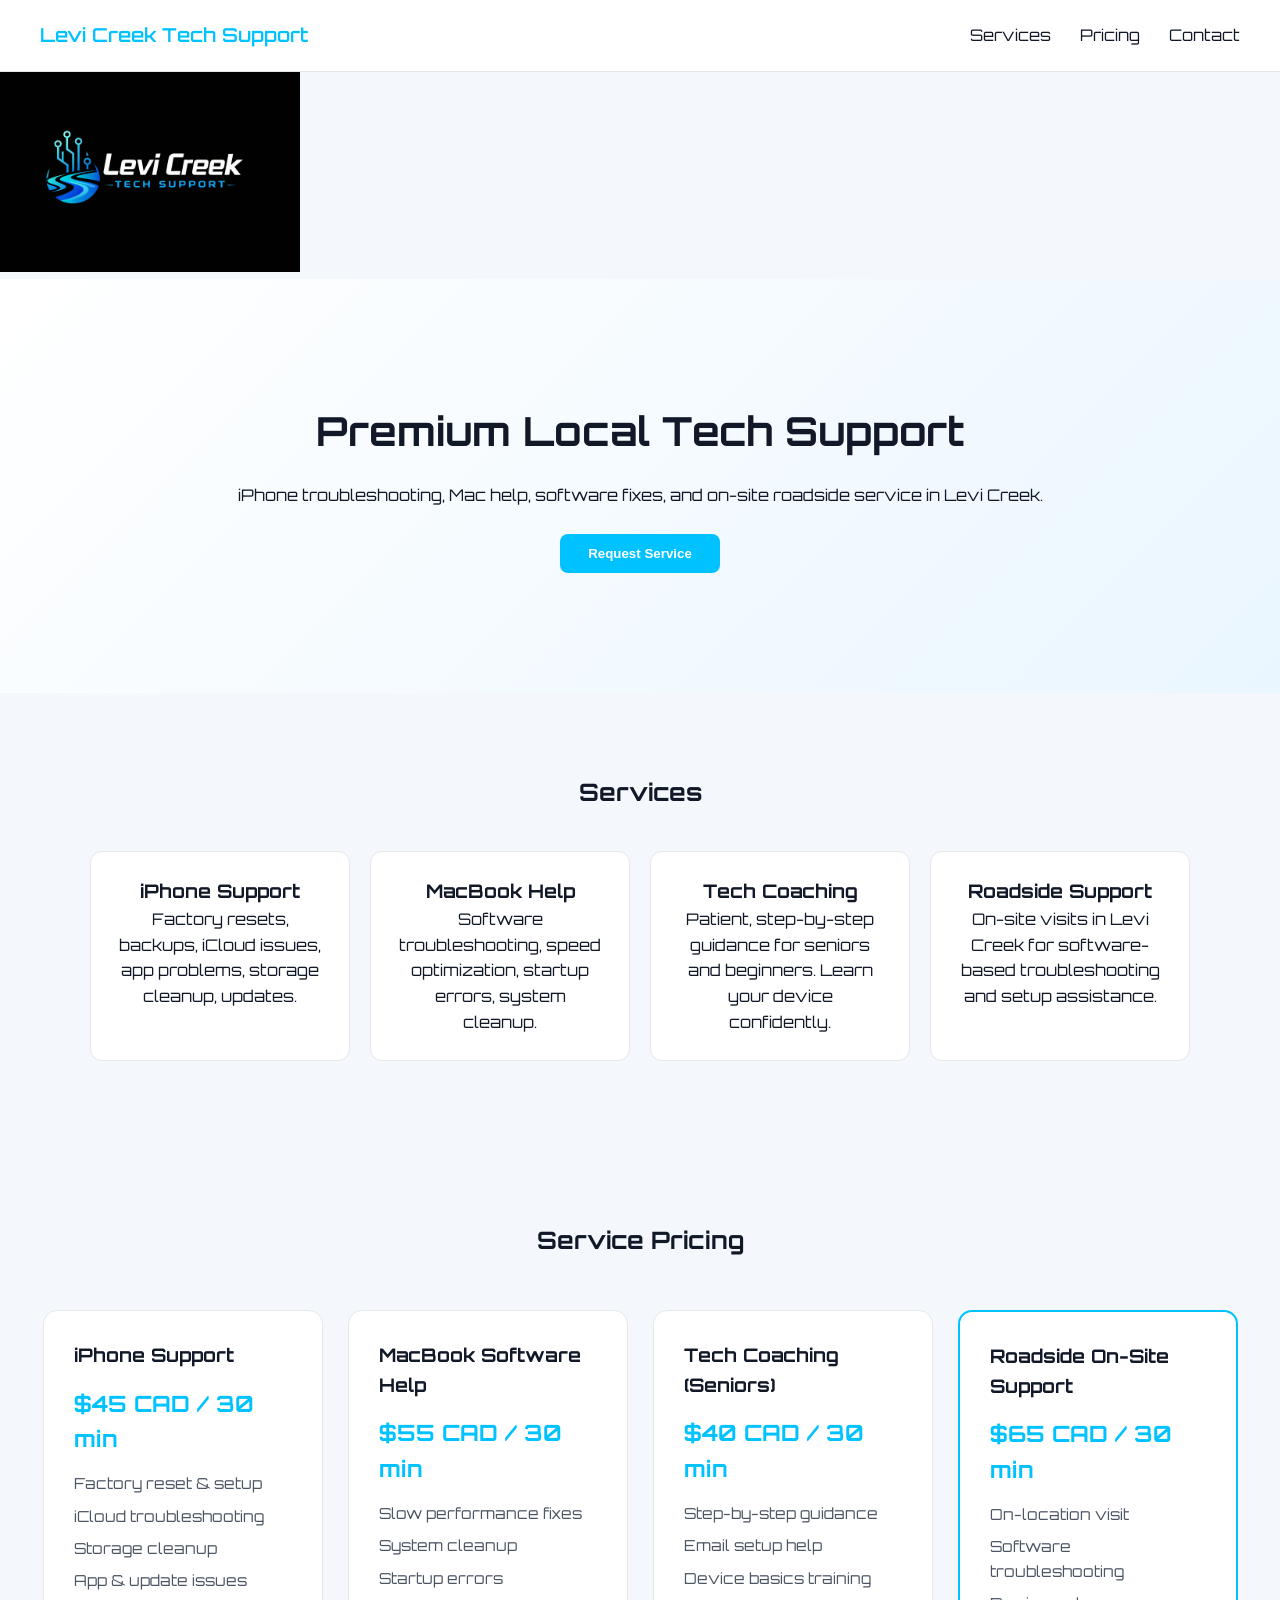
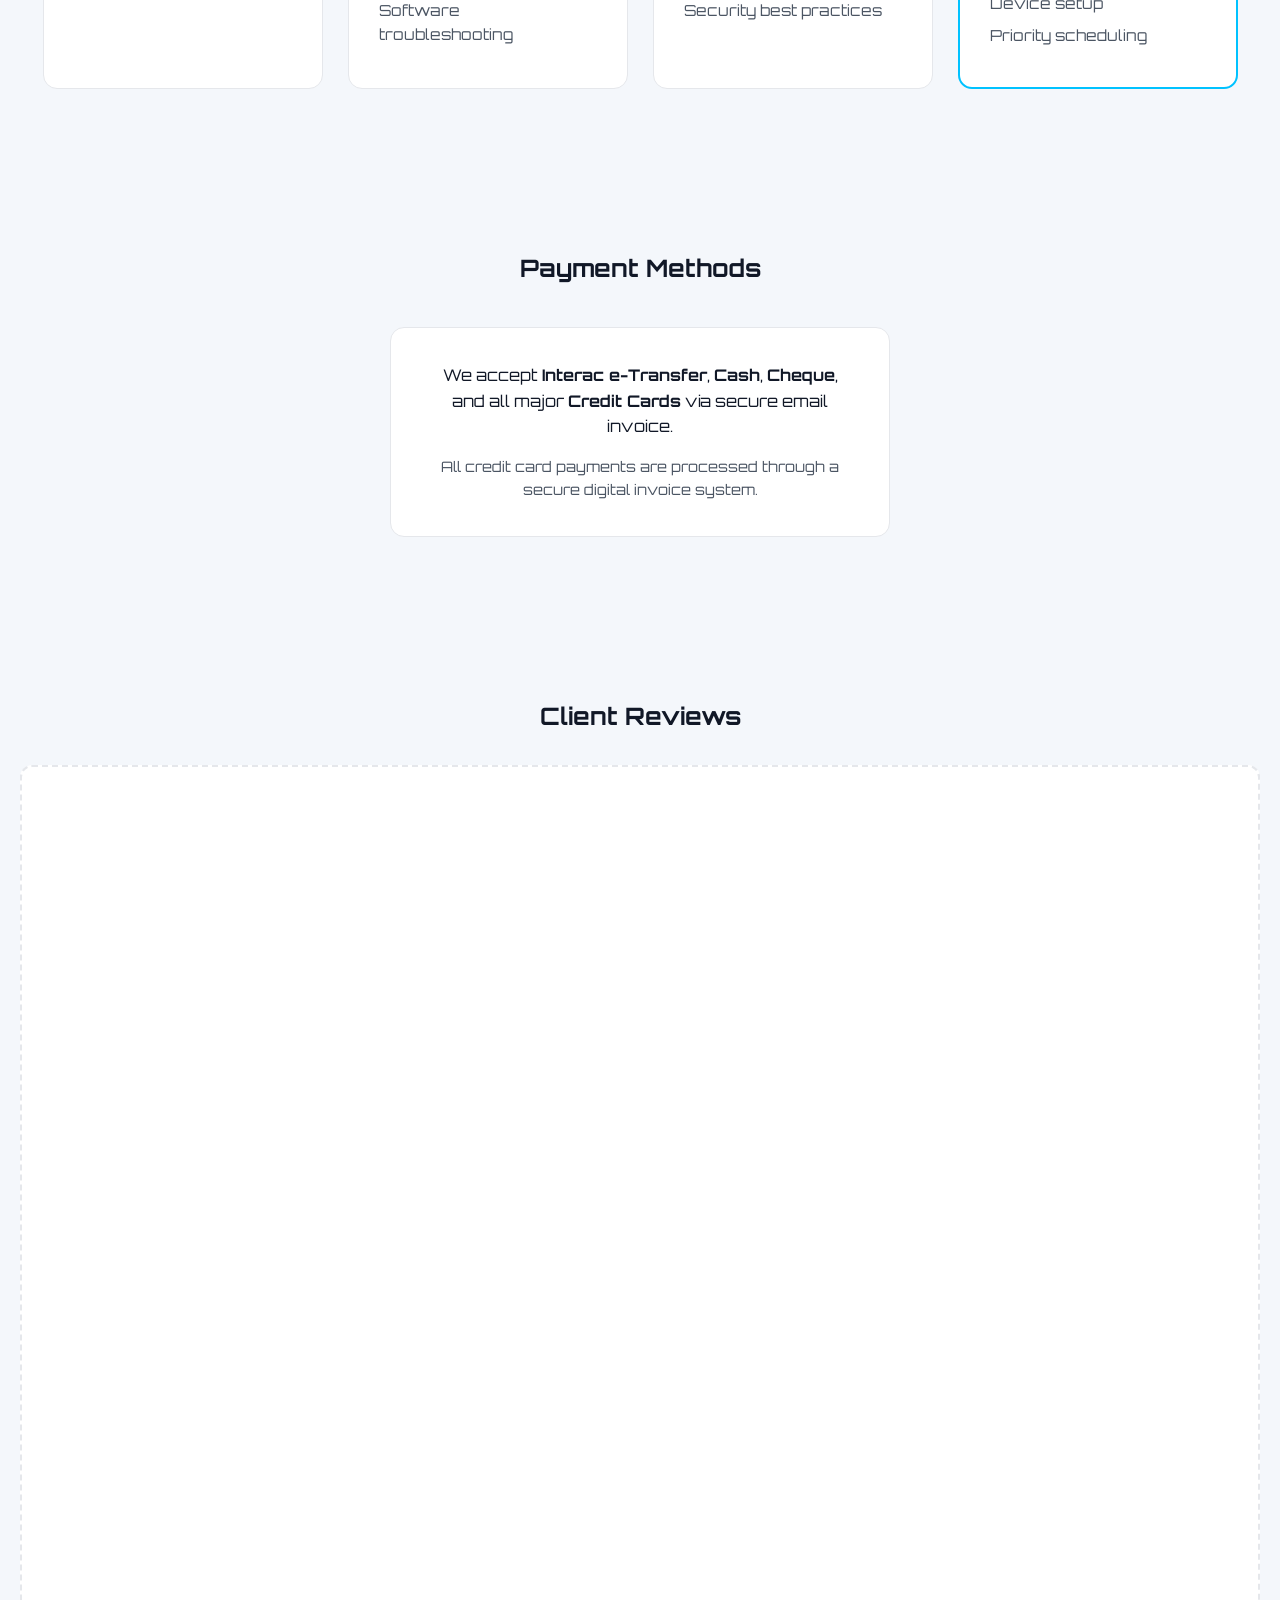
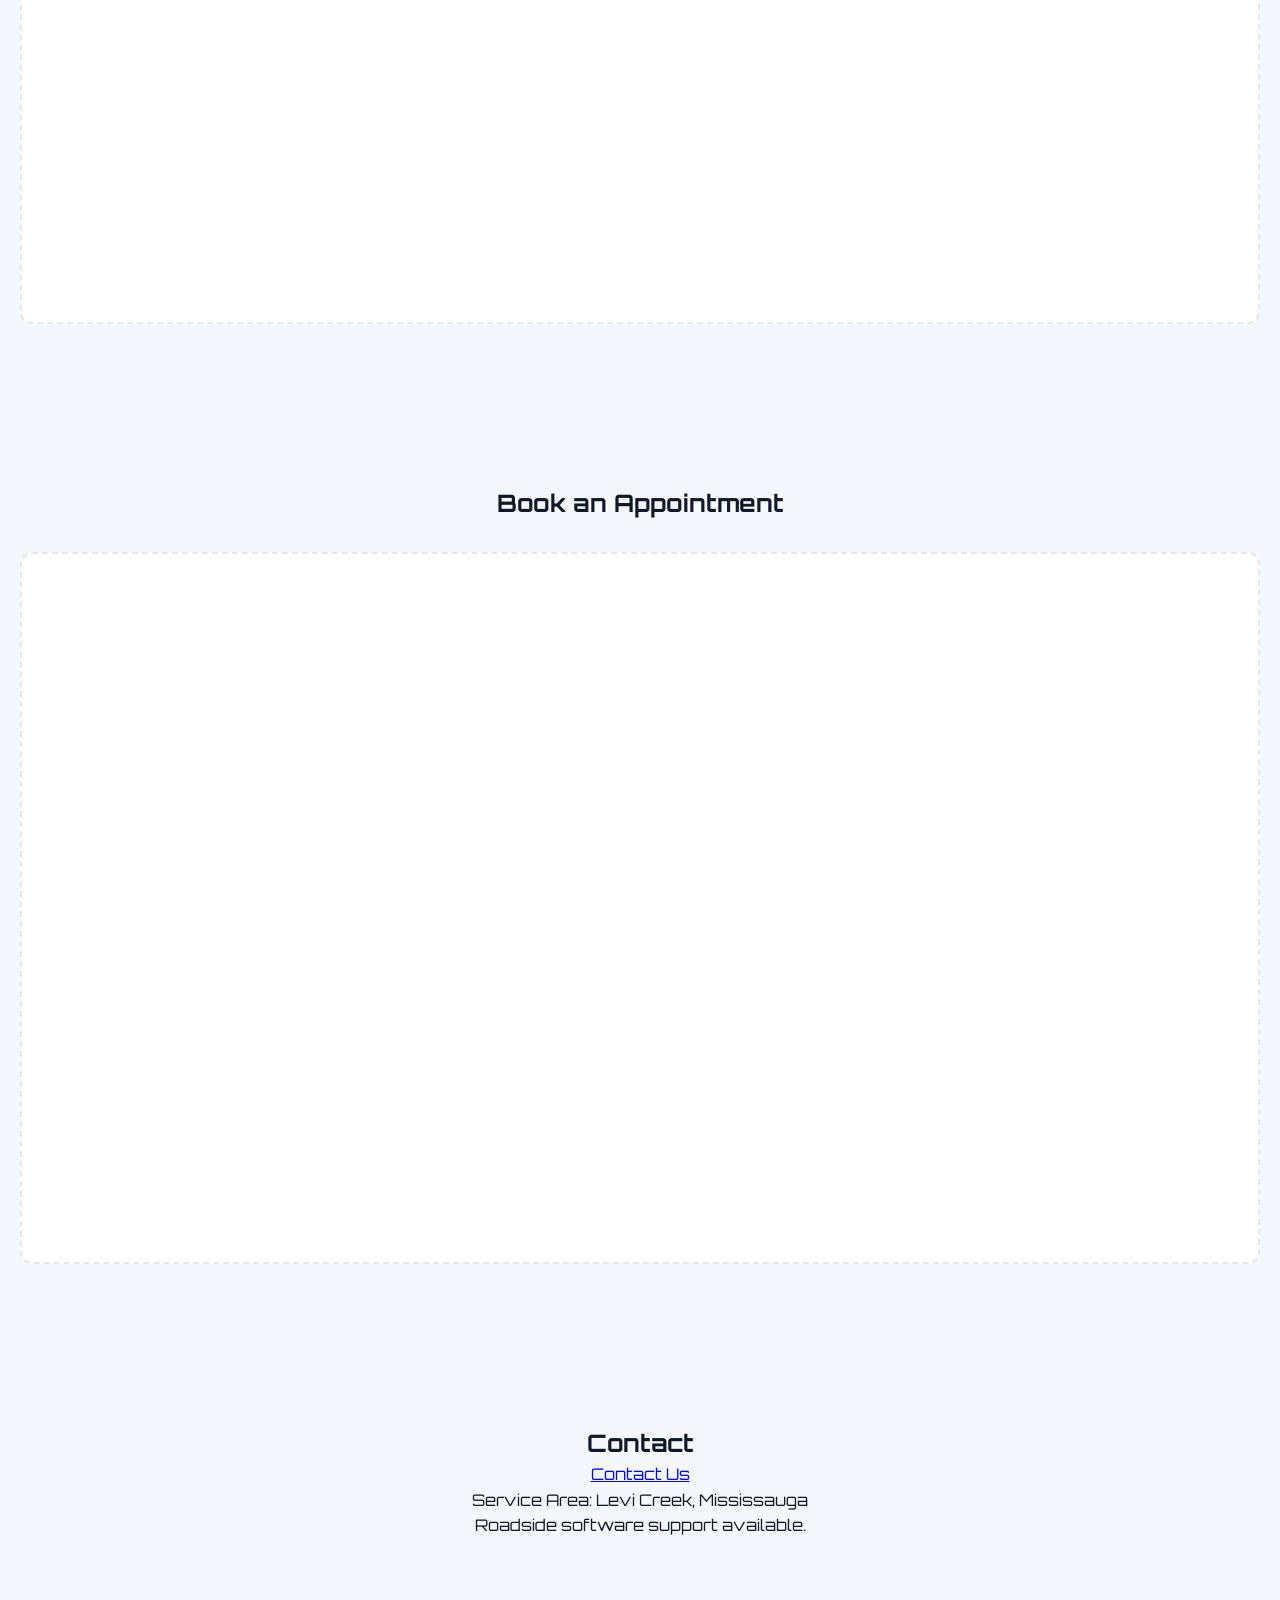
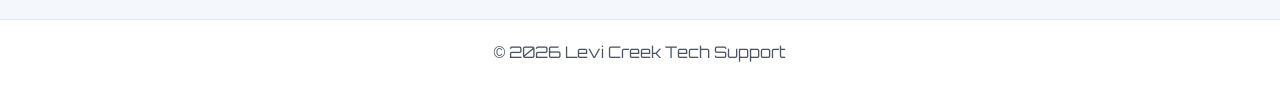
==== index.html @ b842ac43 "Add width attribute to logo image Signed-off-by: Vihaan-H <vihaan.hindocha@gmail.com>" ====
<!DOCTYPE html>
<html lang="en">
<head>
    <meta name="trustpilot-one-time-domain-verification-id" content="c6ac904f-b82b-4f7d-b887-e9328ddf16ce"/>
    <!-- Basic page setup -->
    <meta charset="UTF-8">
    <meta name="viewport" content="width=device-width, initial-scale=1.0">

    <!-- Page title shown in browser tab -->
    <title>Levi Creek Tech Support</title>

    <!-- Linkst -->
    <link rel="stylesheet" href="styles.css">
    <link rel="icon" type="image/png" sizes="32x32" href="Tech-Support.png">
    <!-- Google font for modern tech feel (optional, remove if unwanted) -->
    <link href="https://fonts.googleapis.com/css2?family=Orbitron:wght@400;600&display=swap" rel="stylesheet">
</head>
<body>

    <!-- ================= NAVIGATION BAR ================= -->
    <nav class="navbar">
        <div class="logo">Levi Creek Tech Support</div>

        <!-- Navigation links scroll to sections -->
        <div class="nav-links">
            <a href="#services">Services</a>
            <a href="#pricing">Pricing</a>
            <a href="#contact">Contact</a>
        </div>
    </nav>
<img src="Logo2LeviTech.png" width="300" alt="Logo">


    <!-- ================= HERO SECTION ================= -->
    <section class="hero">
        <h1>Premium Local Tech Support</h1>
        <p>iPhone troubleshooting, Mac help, software fixes, and on-site roadside service in Levi Creek.</p>

        <!-- Smooth scroll button -->
        <button onclick="scrollToSection('contact')">Request Service</button>
    </section>

    <!-- ================= SERVICES ================= -->
    <section id="services" class="section hidden">
        <h2>Services</h2>

        <div class="card-grid">

            <!-- Card 1 -->
            <div class="card">
                <h3>iPhone Support</h3>
                <p>Factory resets, backups, iCloud issues, app problems, storage cleanup, updates.</p>
            </div>

            <!-- Card 2 -->
            <div class="card">
                <h3>MacBook Help</h3>
                <p>Software troubleshooting, speed optimization, startup errors, system cleanup.</p>
            </div>

            <!-- Card 3 -->
            <div class="card">
                <h3>Tech Coaching</h3>
                <p>Patient, step-by-step guidance for seniors and beginners. Learn your device confidently.</p>
            </div>

            <!-- Card 4 -->
            <div class="card">
                <h3>Roadside Support</h3>
                <p>On-site visits in Levi Creek for software-based troubleshooting and setup assistance.</p>
            </div>

        </div>
    </section>

    <!-- ================= PRICING ================= -->
<section id="pricing" class="section hidden">
    <h2>Service Pricing</h2>

    <!-- Grid layout for pricing cards -->
    <div class="pricing-grid">

        <!-- iPhone Support -->
        <div class="pricing-card">
            <h3>iPhone Support</h3>
            <p class="price">$45 CAD / 30 min</p>
            <ul>
                <li>Factory reset & setup</li>
                <li>iCloud troubleshooting</li>
                <li>Storage cleanup</li>
                <li>App & update issues</li>
            </ul>
        </div>

        <!-- MacBook Help -->
        <div class="pricing-card">
            <h3>MacBook Software Help</h3>
            <p class="price">$55 CAD / 30 min</p>
            <ul>
                <li>Slow performance fixes</li>
                <li>System cleanup</li>
                <li>Startup errors</li>
                <li>Software troubleshooting</li>
            </ul>
        </div>

        <!-- Tech Coaching -->
        <div class="pricing-card">
            <h3>Tech Coaching (Seniors)</h3>
            <p class="price">$40 CAD / 30 min</p>
            <ul>
                <li>Step-by-step guidance</li>
                <li>Email setup help</li>
                <li>Device basics training</li>
                <li>Security best practices</li>
            </ul>
        </div>

        <!-- Roadside Support -->
        <div class="pricing-card premium">
            <h3>Roadside On-Site Support</h3>
            <p class="price">$65 CAD / 30 min</p>
            <ul>
                <li>On-location visit</li>
                <li>Software troubleshooting</li>
                <li>Device setup</li>
                <li>Priority scheduling</li>
            </ul>
        </div>

    </div>
</section>
<!-- ================= PAYMENT METHODS ================= -->
<section id="payments" class="section hidden">
    <h2>Payment Methods</h2>

    <div class="payment-container">

        <!-- Payment description box -->
        <div class="payment-card">
            <p>
                We accept <strong>Interac e-Transfer</strong>, <strong>Cash</strong>, 
                <strong>Cheque</strong>, and all major <strong>Credit Cards</strong> 
                via secure email invoice.
            </p>

            <p class="payment-note">
                All credit card payments are processed through a secure digital invoice system.
            </p>
        </div>

    </div>
</section>
    <!-- ================= REVIEWS EMBED ================= -->
    <section class="section hidden">
        <h2>Client Reviews</h2>

        <!-- You will paste Google reviews embed code inside this div -->
        <div class="embed-box">
          
    <iframe
      id="JotFormIFrame-260604067297056"
      title="Leave a Review"
      onload="window.parent.scrollTo(0,0)"
      allowtransparency="true"
      allow="geolocation; microphone; camera; fullscreen; payment"
      src="https://form.jotform.com/260604067297056"
      frameborder="0"
      style="min-width:100%;max-width:100%;height:539px;border:none;"
      scrolling="no"
    >
    </iframe>
   <iframe src="https://www.jotform.com/grid/260605015427045" frameborder="0" style="width: 100%; height: 100%; min-height: 500px; border:none;" scrolling="auto"></iframe>
        </div>
    </section>

    <!-- ================= BOOKING EMBED ================= -->
    <section class="section hidden">
        <h2>Book an Appointment</h2>

        <!-- You will paste Google Calendar embed here -->
        <div class="embed-box">
             <!-- Google Calendar Appointment Scheduling begin -->
<iframe src="https://calendar.google.com/calendar/appointments/schedules/AcZssZ1w_j6-4xuHHauCHjw203vI3ydQvta_qPvAjvc7Y9XWjYGleF_ZH1LofLEamVK8TXJeYzHCqUe_?gv=true" style="border: 0" width="100%" height="600" frameborder="0"></iframe>
<!-- end Google Calendar Appointment Scheduling -->
        </div>
    </section>

    <!-- ================= CONTACT ================= -->
    <section id="contact" class="section hidden">
        <h2>Contact</h2>

<!-- Replace with your real email -->
<a href="mailto:vihaan.hindocha@gmail.com">Contact Us</a><br>
<p>Service Area: Levi Creek, Mississauga</p>




        <p>Roadside software support available.</p>
    </section>

    <!-- ================= FOOTER ================= -->
    <footer>
        <p>© 2026 Levi Creek Tech Support</p>
    </footer>

    <!-- Link JavaScript file -->
    <script src="script.js"></script>

</body>
</html>
---- styles.css ----
:root {
    color-scheme: light;
    --accent: #00c2ff;
    --accent-hover: #009ad6;
    --bg-main: #f4f7fb;
    --bg-card: #ffffff;
    --text-dark: #111827;
    --text-soft: #4b5563;
    --border-soft: #e5e7eb;
}

/* ================= GLOBAL RESET ================= */
* {
    margin: 0;
    padding: 0;
    box-sizing: border-box;
}

/* ================= BODY ================= */
body {
    font-family: 'Orbitron', sans-serif;
    line-height: 1.6;
    background-color: var(--bg-main);
    color: var(--text-dark);
}

/* ================= NAVBAR ================= */
.navbar {
    display: flex;
    justify-content: space-between;
    align-items: center;
    padding: 20px 40px;
    background-color: #ffffff;
    border-bottom: 1px solid var(--border-soft);
    position: sticky;
    top: 0;
    z-index: 1000;
}

.logo {
    font-weight: 600;
    font-size: 1.2rem;
    color: var(--accent);
}

.nav-links a {
    margin-left: 25px;
    text-decoration: none;
    color: var(--text-dark);
    transition: 0.3s ease;
}

.nav-links a:hover {
    color: var(--accent);
}

/* ================= HERO ================= */
.hero {
    text-align: center;
    padding: 120px 20px;
    background: linear-gradient(135deg, #ffffff, #eaf6ff);
}

.hero h1 {
    font-size: 2.5rem;
    margin-bottom: 20px;
}

.hero button {
    margin-top: 25px;
    padding: 12px 28px;
    background-color: var(--accent);
    border: none;
    color: white;
    font-weight: bold;
    border-radius: 8px;
    cursor: pointer;
    transition: 0.3s ease;
}

.hero button:hover {
    background-color: var(--accent-hover);
    transform: scale(1.05);
}

/* ================= SECTIONS ================= */
.section {
    padding: 80px 20px;
    text-align: center;
}

/* ================= SERVICE CARDS ================= */
.card-grid {
    display: flex;
    flex-wrap: wrap;
    justify-content: center;
    gap: 20px;
    margin-top: 40px;
}

.card {
    background-color: var(--bg-card);
    padding: 25px;
    width: 260px;
    border-radius: 12px;
    border: 1px solid var(--border-soft);
    transition: 0.3s ease;
}

.card:hover {
    transform: translateY(-8px);
    box-shadow: 0 10px 25px rgba(0,0,0,0.05);
}

/* ================= PRICING GRID ================= */
.pricing-grid {
    display: flex;
    flex-wrap: wrap;
    justify-content: center;
    gap: 25px;
    margin-top: 50px;
}

.pricing-card {
    background-color: var(--bg-card);
    padding: 30px;
    width: 280px;
    border-radius: 14px;
    border: 1px solid var(--border-soft);
    transition: 0.3s ease;
    text-align: left;
}

.pricing-card:hover {
    transform: translateY(-10px);
    box-shadow: 0 10px 30px rgba(0,0,0,0.06);
}

.price {
    font-size: 1.4rem;
    color: var(--accent);
    margin: 15px 0;
    font-weight: bold;
}

.pricing-card ul {
    list-style: none;
    padding-left: 0;
}

.pricing-card li {
    margin-bottom: 8px;
    font-size: 0.95rem;
    color: var(--text-soft);
}

.premium {
    border: 2px solid var(--accent);
}

.pricing-note {
    margin-top: 40px;
    font-size: 0.9rem;
    color: var(--text-soft);
}

/* ================= PAYMENT SECTION ================= */
.payment-container {
    display: flex;
    justify-content: center;
    margin-top: 40px;
}

.payment-card {
    background-color: var(--bg-card);
    padding: 35px;
    width: 500px;
    max-width: 90%;
    border-radius: 14px;
    border: 1px solid var(--border-soft);
    text-align: center;
    transition: 0.3s ease;
}

.payment-card:hover {
    transform: translateY(-6px);
    box-shadow: 0 10px 25px rgba(0,0,0,0.05);
}

.payment-note {
    margin-top: 15px;
    font-size: 0.9rem;
    color: var(--text-soft);
}

/* ================= EMBED BOX ================= */
.embed-box {
    margin-top: 30px;
    padding: 50px;
    border: 2px dashed var(--border-soft);
    border-radius: 12px;
    background-color: #ffffff;
}

/* ================= FOOTER ================= */
footer {
    padding: 20px;
    background-color: #ffffff;
    border-top: 1px solid var(--border-soft);
    text-align: center;
    color: var(--text-soft);
}

/* ================= ANIMATIONS ================= */
.hidden {
    opacity: 0;
    transform: translateY(40px);
    transition: 1s ease;
}

.show {
    opacity: 1;
    transform: translateY(0);
}
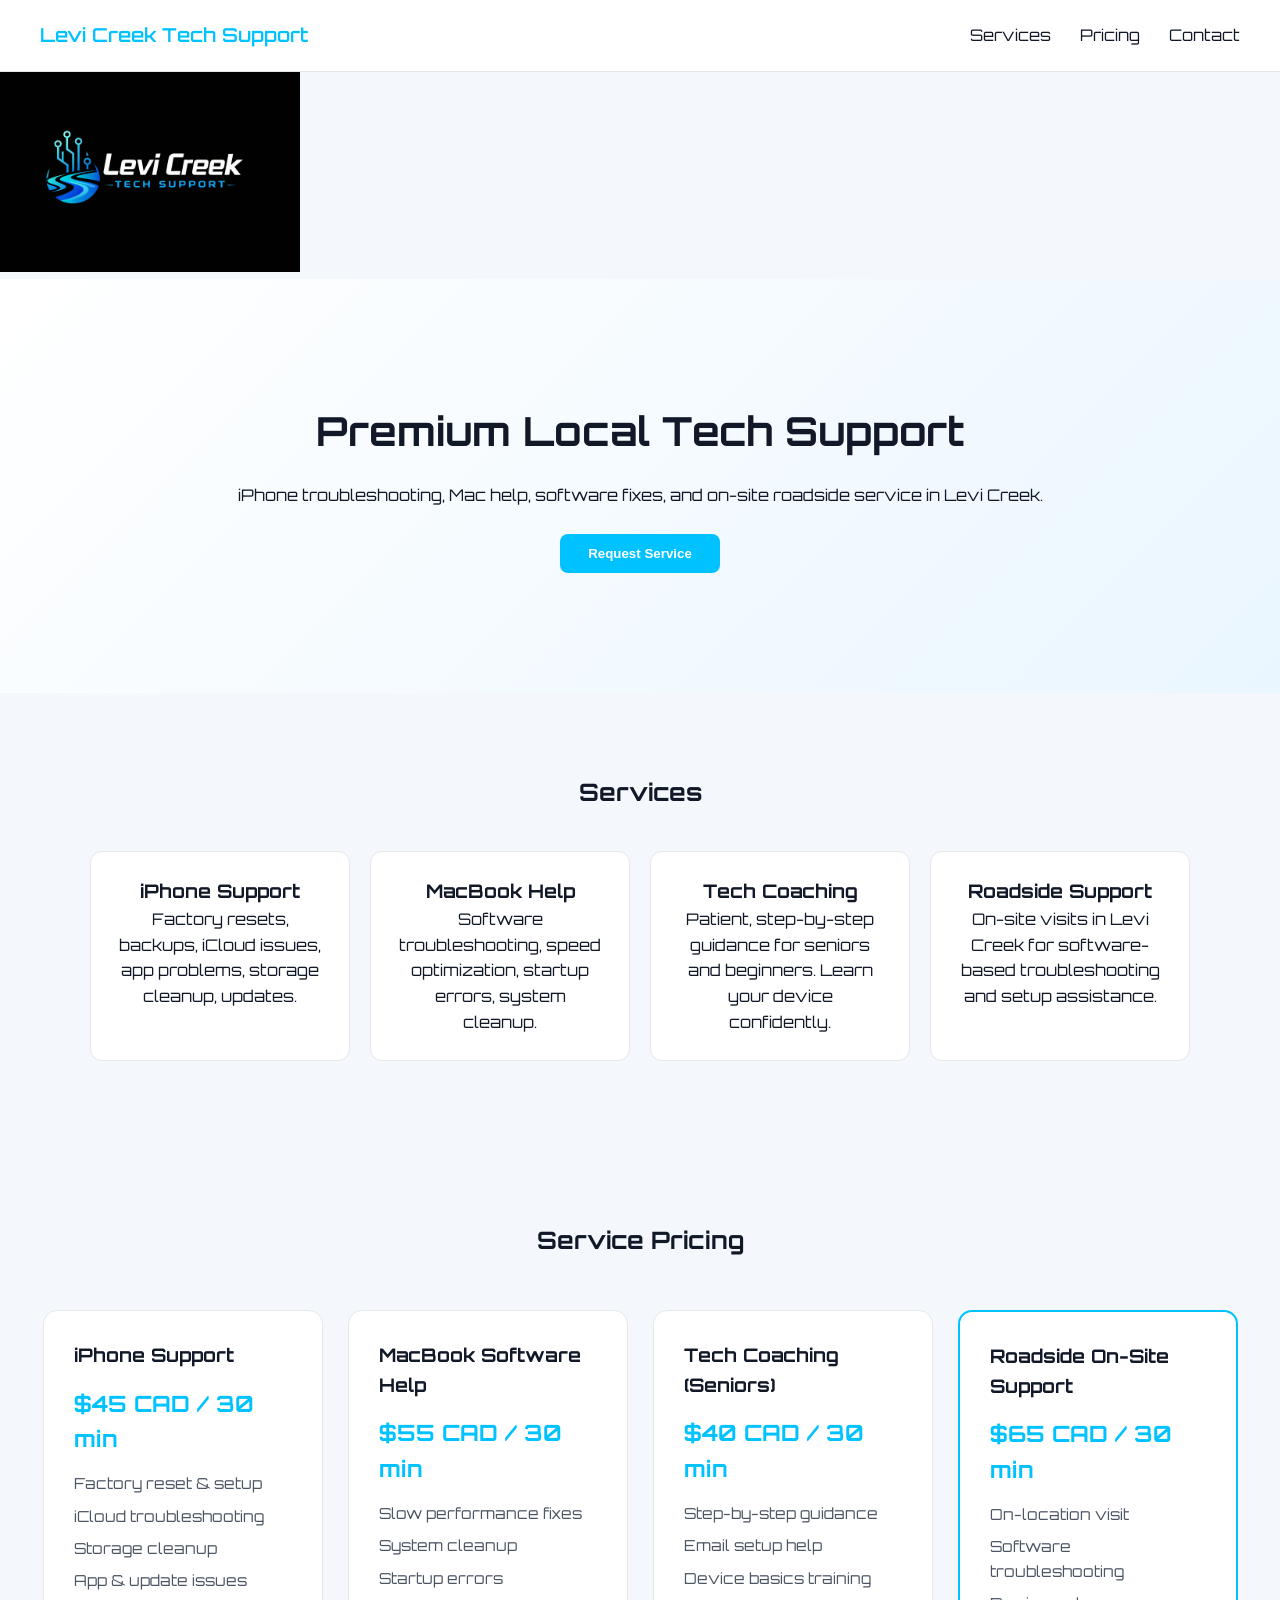
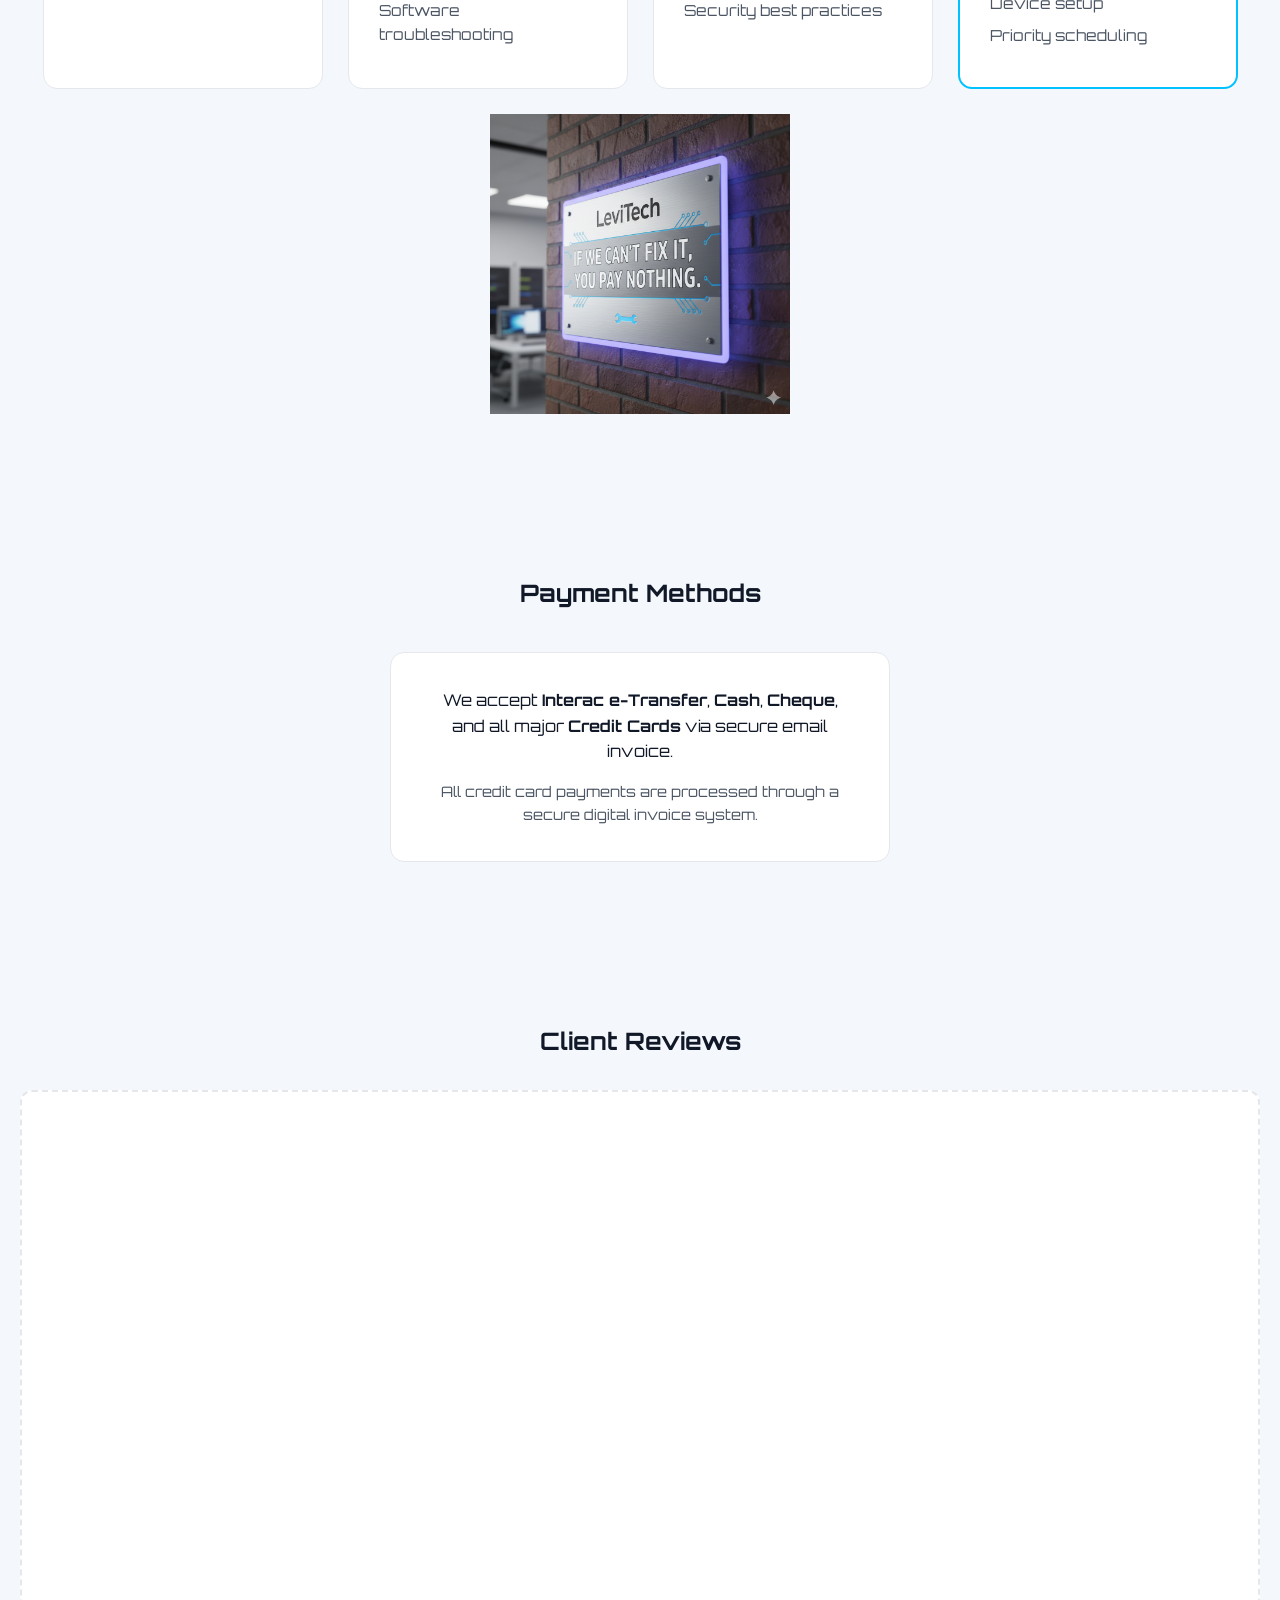
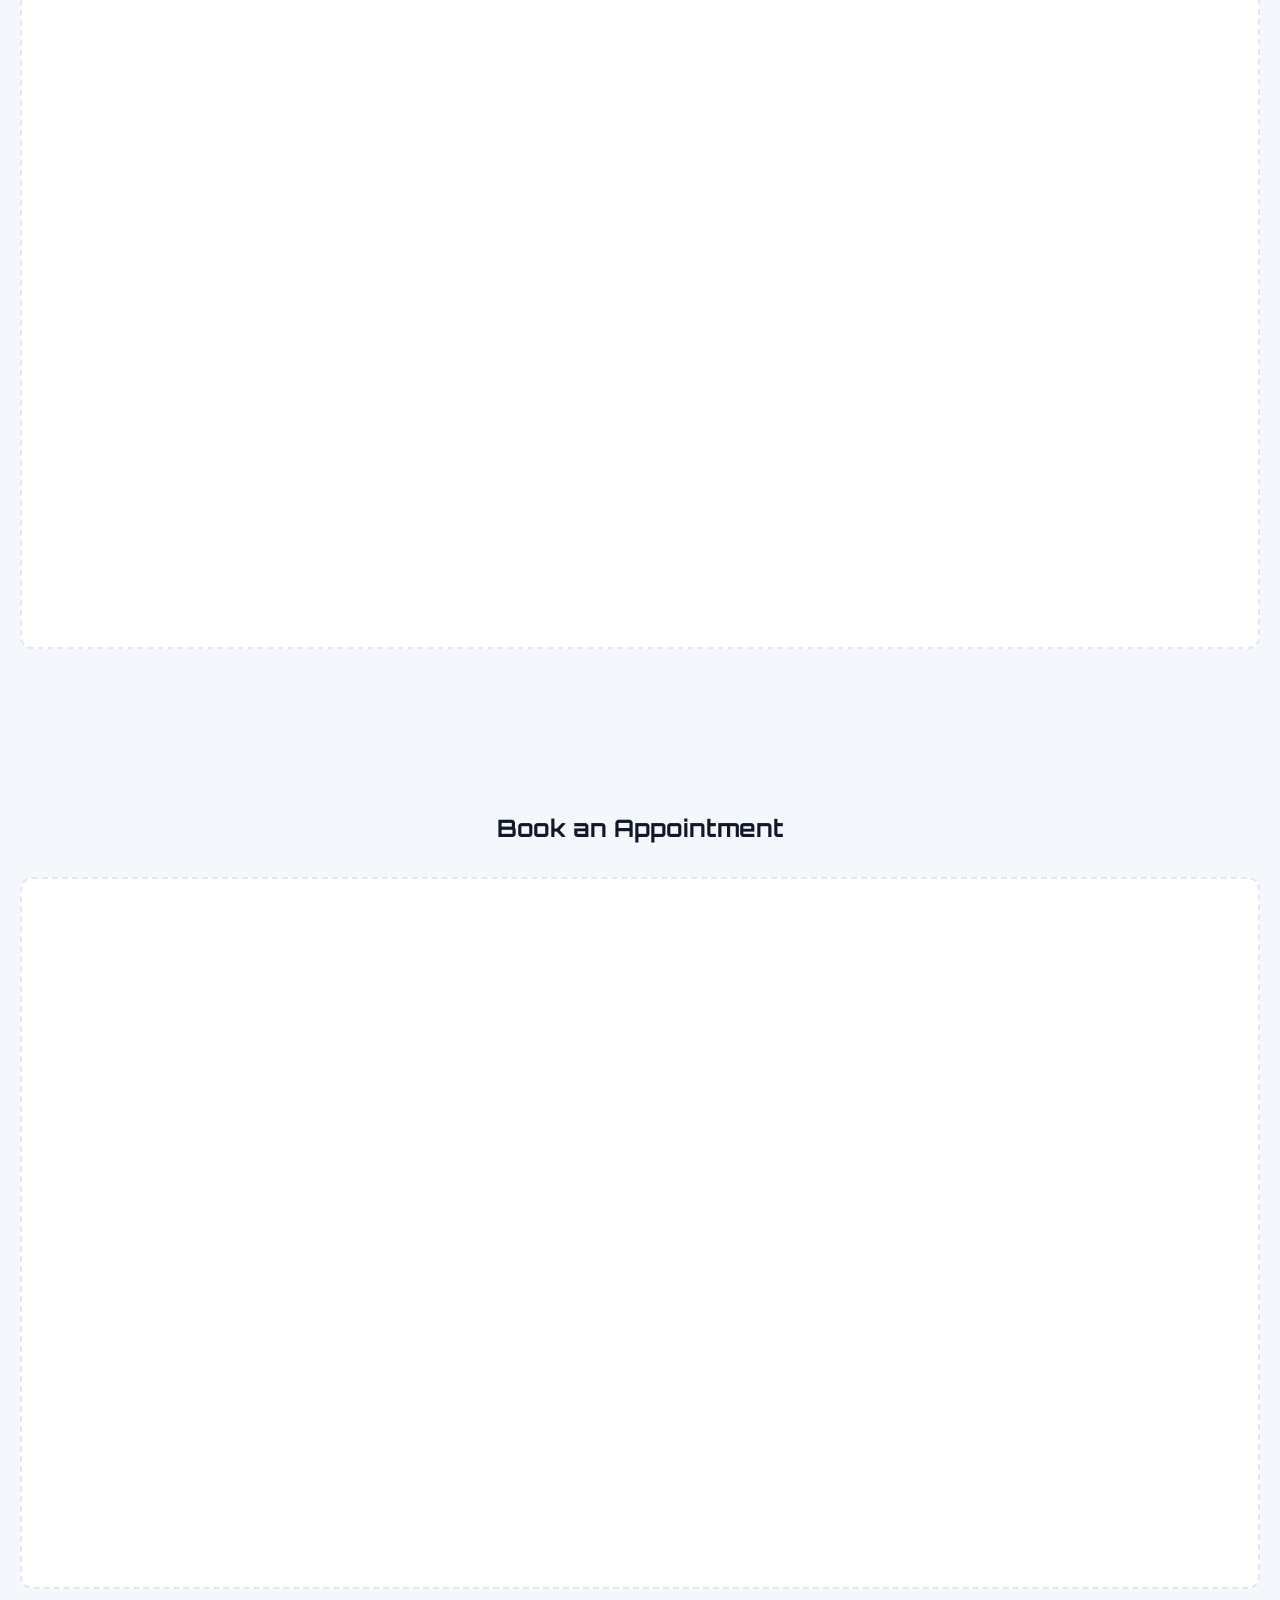
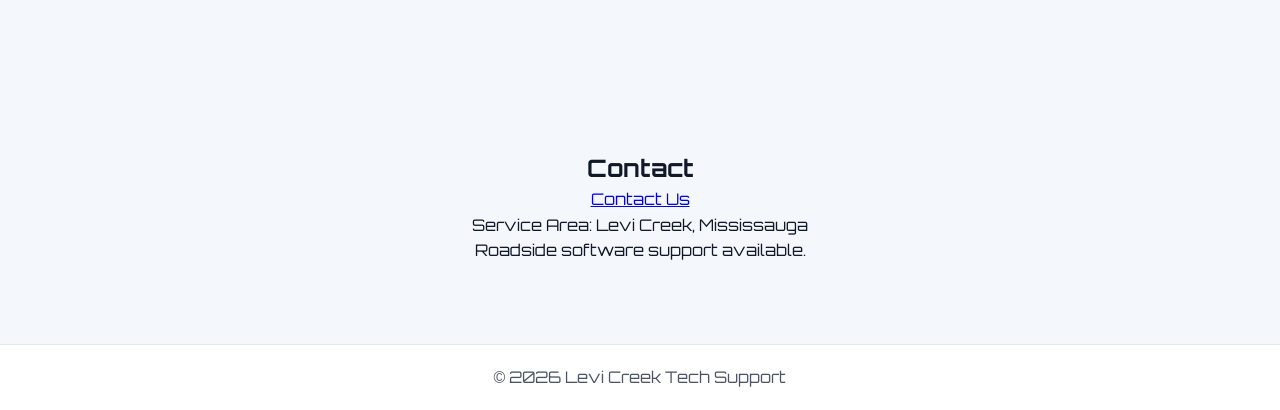
==== commit fd02b2ee: "Add logo image to the index.html Signed-off-by: Vihaan-H <vihaan.hindocha@gmail.com>" ====
--- a/index.html
+++ b/index.html
@@ -127,7 +127,7 @@
                 <li>Priority scheduling</li>
             </ul>
         </div>
-
+<img src="business.png" width="300" alt="Logo">
     </div>
 </section>
 <!-- ================= PAYMENT METHODS ================= -->
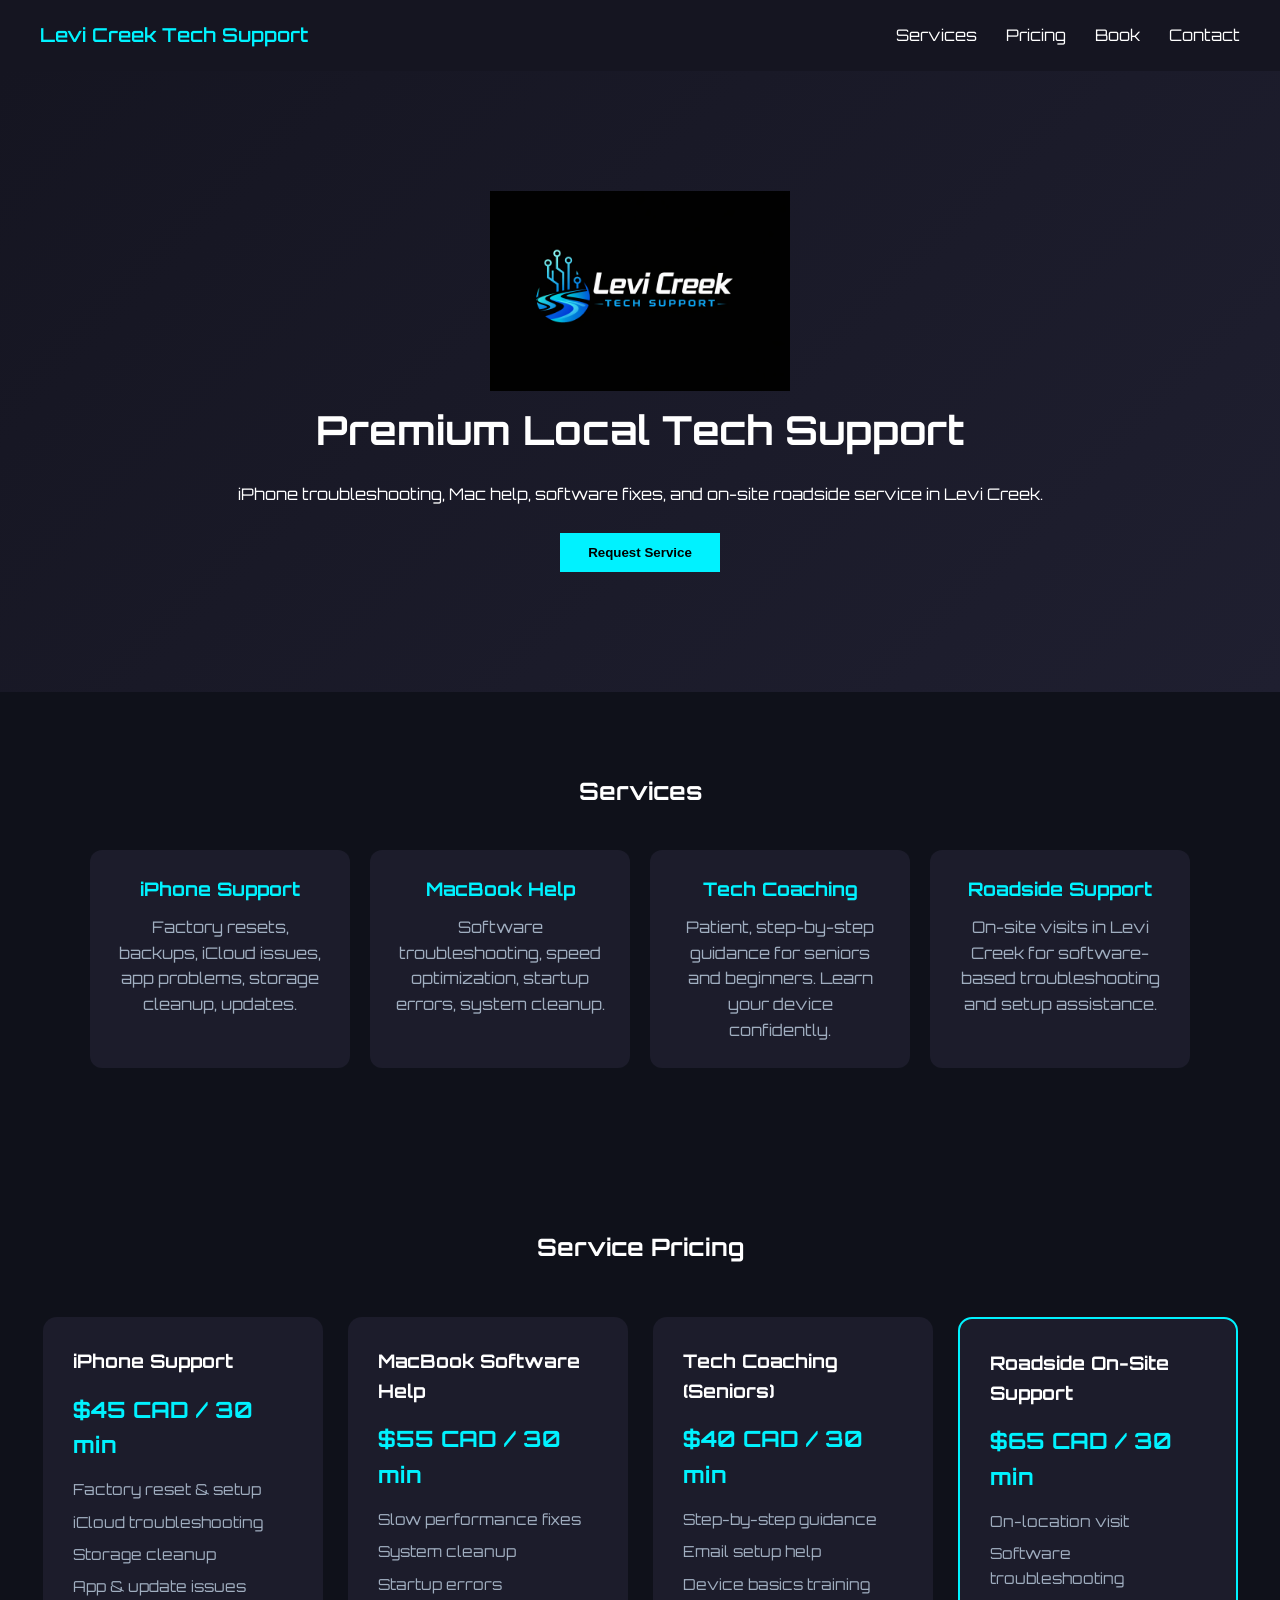
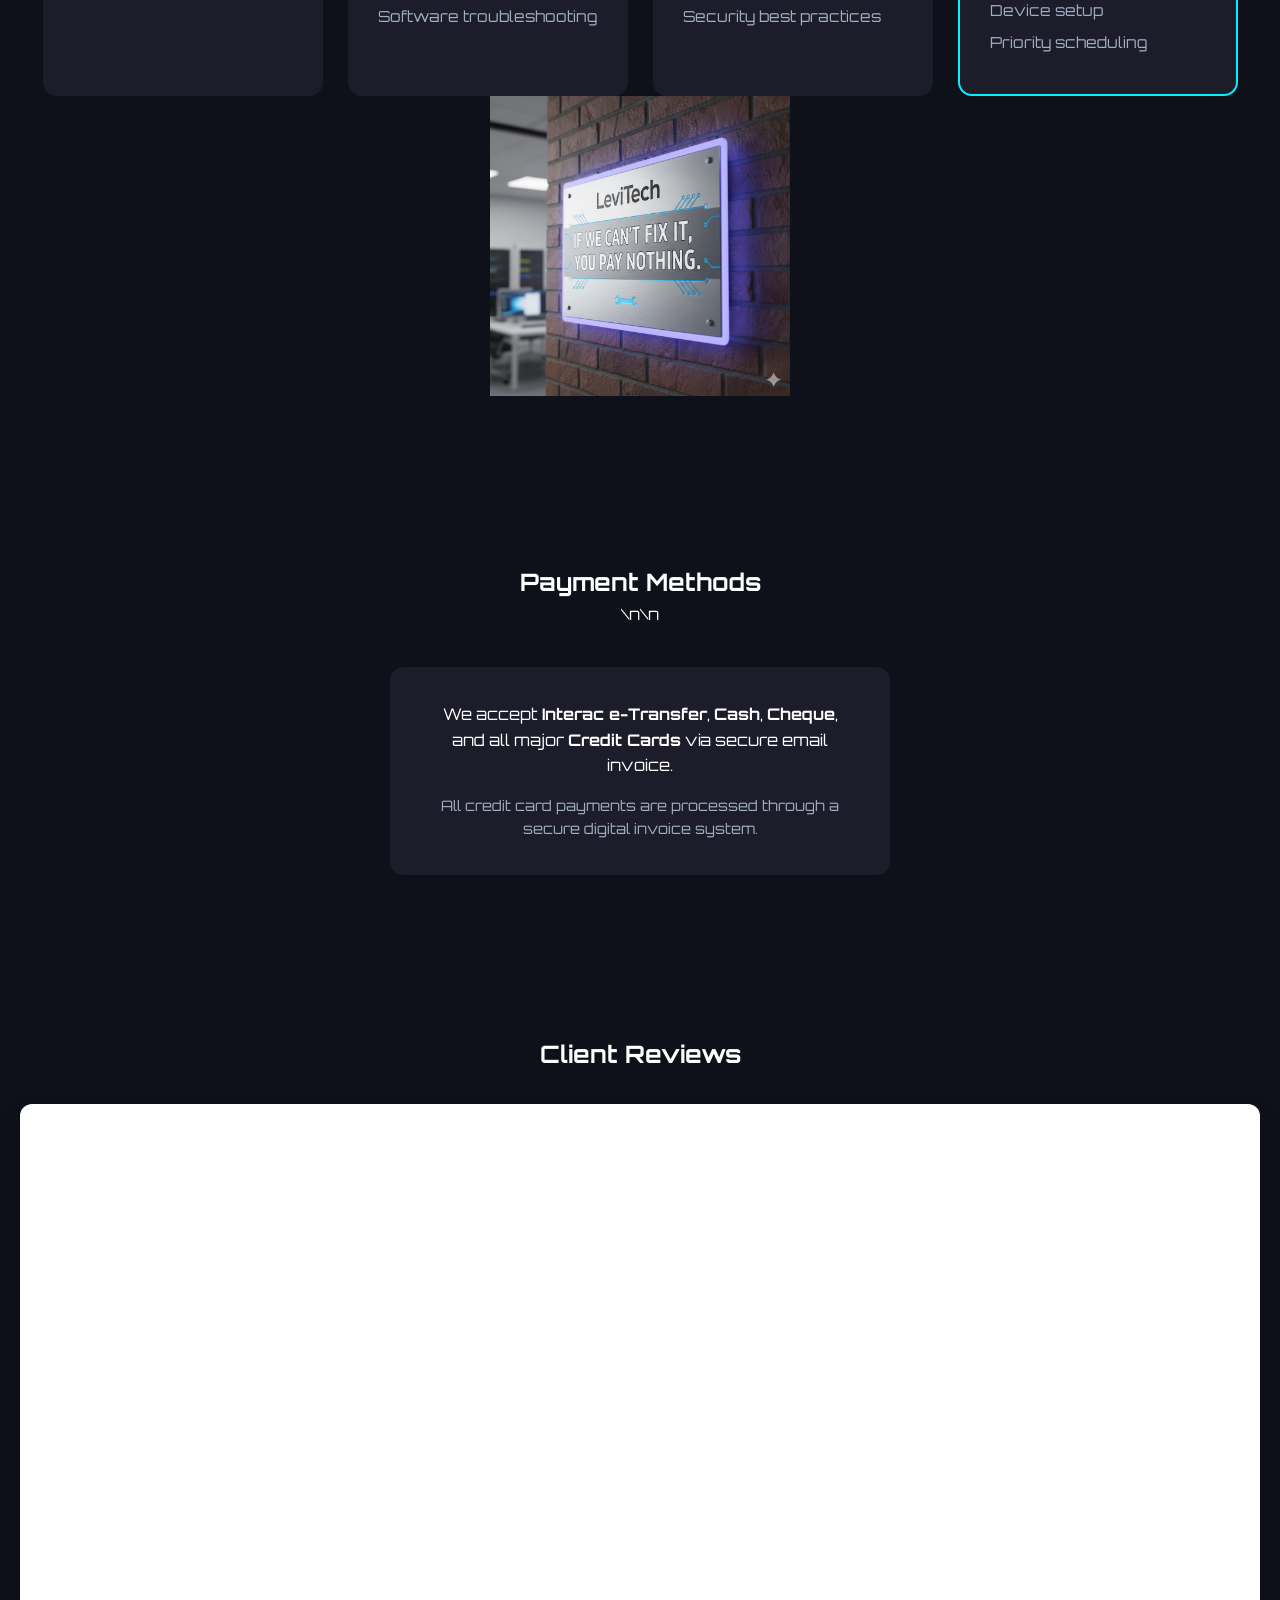
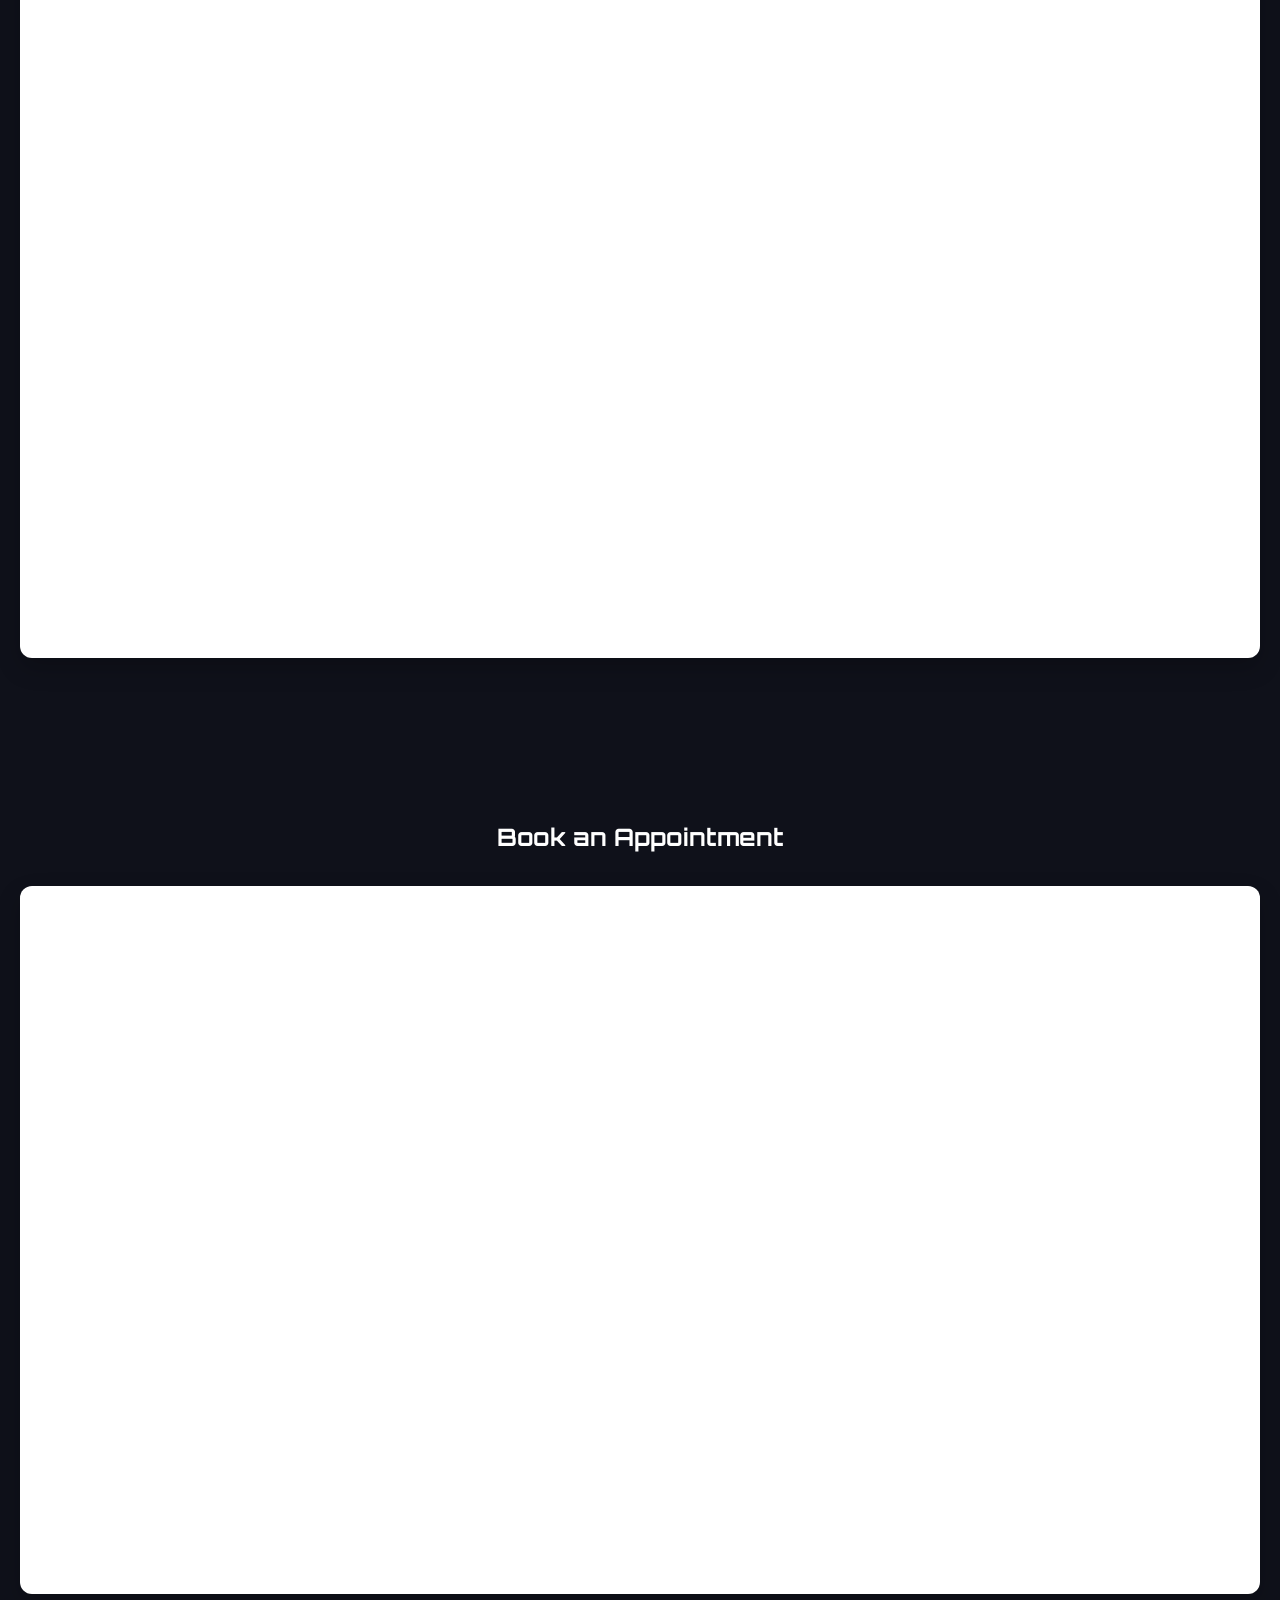
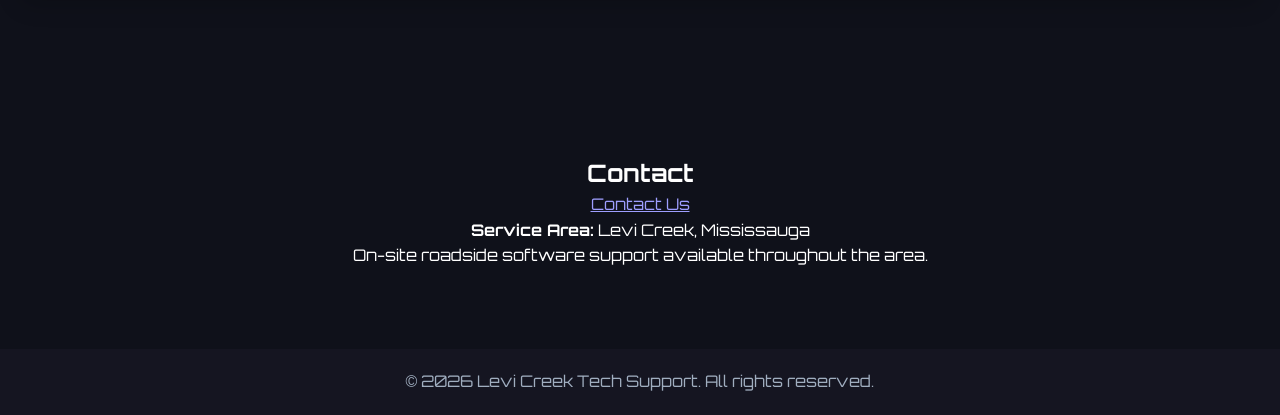
==== commit 26b7c3e3: "Add comprehensive comments to HTML, CSS, and JavaScript + Fix button scroll functionality and JavaSc" ====
--- a/index.html
+++ b/index.html
@@ -9,7 +9,7 @@
     <!-- Page title shown in browser tab -->
     <title>Levi Creek Tech Support</title>
 
-    <!-- Linkst -->
+    <!-- Stylesheets and Assets -->
     <link rel="stylesheet" href="styles.css">
     <link rel="icon" type="image/png" sizes="32x32" href="Tech-Support.png">
     <!-- Google font for modern tech feel (optional, remove if unwanted) -->
@@ -21,29 +21,33 @@
     <nav class="navbar">
         <div class="logo">Levi Creek Tech Support</div>
 
-        <!-- Navigation links scroll to sections -->
+        <!-- Navigation links scroll to sections - Internal anchors trigger smooth scroll -->
         <div class="nav-links">
             <a href="#services">Services</a>
             <a href="#pricing">Pricing</a>
+            <a href="#booking">Book</a>
             <a href="#contact">Contact</a>
         </div>
     </nav>
-<img src="Logo2LeviTech.png" width="300" alt="Logo">
 
 
     <!-- ================= HERO SECTION ================= -->
+    <!-- Main landing section with service overview and call-to-action -->
     <section class="hero">
+        <img src="Logo2LeviTech.png" width="300" alt="Levi Creek Tech Support Logo">
         <h1>Premium Local Tech Support</h1>
         <p>iPhone troubleshooting, Mac help, software fixes, and on-site roadside service in Levi Creek.</p>
 
-        <!-- Smooth scroll button -->
-        <button onclick="scrollToSection('contact')">Request Service</button>
-    </section>
-
-    <!-- ================= SERVICES ================= -->
+        <!-- Primary CTA button - Scrolls to booking calendar -->
+        <button onclick="scrollToSection('booking')">Request Service</button>
+    </section>
+
+    <!-- ================= SERVICES SECTION ================= -->
+    <!-- Service offerings displayed as cards. Hidden by default, revealed on scroll -->
     <section id="services" class="section hidden">
         <h2>Services</h2>
 
+        <!-- Cards automatically scroll into view on page load -->
         <div class="card-grid">
 
             <!-- Card 1 -->
@@ -73,12 +77,13 @@
         </div>
     </section>
 
-    <!-- ================= PRICING ================= -->
-<section id="pricing" class="section hidden">
-    <h2>Service Pricing</h2>
-
-    <!-- Grid layout for pricing cards -->
-    <div class="pricing-grid">
+    <!-- ================= PRICING SECTION ================= -->
+    <!-- Detailed pricing for all service offerings. Hidden by default, revealed on scroll -->
+    <section id="pricing" class="section hidden">
+        <h2>Service Pricing</h2>
+
+        <!-- All prices in Canadian Dollars (CAD) for 30-minute sessions -->
+        <div class="pricing-grid">
 
         <!-- iPhone Support -->
         <div class="pricing-card">
@@ -127,13 +132,14 @@
                 <li>Priority scheduling</li>
             </ul>
         </div>
-<img src="business.png" width="300" alt="Logo">
-    </div>
-</section>
-<!-- ================= PAYMENT METHODS ================= -->
+        </div>
+        <img src="business.png" width="300" alt="Business Services Image">
+    </section>
+
+    <!-- ================= PAYMENT METHODS SECTION ================= -->
+<!-- Multiple payment options for client convenience. Hidden by default, revealed on scroll -->
 <section id="payments" class="section hidden">
-    <h2>Payment Methods</h2>
-
+    <h2>Payment Methods</h2>\n\n    <!-- Flexible payment options supporting multiple payment types -->
     <div class="payment-container">
 
         <!-- Payment description box -->
@@ -151,13 +157,15 @@
 
     </div>
 </section>
-    <!-- ================= REVIEWS EMBED ================= -->
-    <section class="section hidden">
+    <!-- ================= REVIEWS SECTION ================= -->
+    <!-- Client testimonials and review submission form. Hidden by default, revealed on scroll -->
+    <section id="reviews" class="section hidden">
         <h2>Client Reviews</h2>
 
         <!-- You will paste Google reviews embed code inside this div -->
         <div class="embed-box">
           
+    <!-- JotForm Review Submission - Allows clients to leave written reviews -->
     <iframe
       id="JotFormIFrame-260604067297056"
       title="Leave a Review"
@@ -170,39 +178,40 @@
       scrolling="no"
     >
     </iframe>
-   <iframe src="https://www.jotform.com/grid/260605015427045" frameborder="0" style="width: 100%; height: 100%; min-height: 500px; border:none;" scrolling="auto"></iframe>
-        </div>
-    </section>
-
-    <!-- ================= BOOKING EMBED ================= -->
-    <section class="section hidden">
+   
+   <!-- JotForm Review Display - Shows all submitted client reviews -->
+   <iframe src="https://www.jotform.com/grid/260605015427045" frameborder="0" style="width: 100%; height: 100%; min-height: 500px; border:none;" scrolling="auto" title="Client Reviews Display"></iframe>
+        </div>
+    </section>
+
+    <!-- ================= BOOKING SECTION ================= -->
+    <!-- Google Calendar embed for appointment scheduling. Directly accessible from hero CTA -->
+    <section id="booking" class="section hidden">
         <h2>Book an Appointment</h2>
 
-        <!-- You will paste Google Calendar embed here -->
+        <!-- Responsive calendar embed for easy scheduling -->
         <div class="embed-box">
-             <!-- Google Calendar Appointment Scheduling begin -->
-<iframe src="https://calendar.google.com/calendar/appointments/schedules/AcZssZ1w_j6-4xuHHauCHjw203vI3ydQvta_qPvAjvc7Y9XWjYGleF_ZH1LofLEamVK8TXJeYzHCqUe_?gv=true" style="border: 0" width="100%" height="600" frameborder="0"></iframe>
-<!-- end Google Calendar Appointment Scheduling -->
-        </div>
-    </section>
-
-    <!-- ================= CONTACT ================= -->
+            <!-- Google Calendar Appointment Scheduling - Allows clients to select available time slots -->
+            <iframe src="https://calendar.google.com/calendar/appointments/schedules/AcZssZ1w_j6-4xuHHauCHjw203vI3ydQvta_qPvAjvc7Y9XWjYGleF_ZH1LofLEamVK8TXJeYzHCqUe_?gv=true" style="border: 0" width="100%" height="600" frameborder="0" title="Google Calendar Booking"></iframe>
+        </div>
+    </section>
+
+    <!-- ================= CONTACT SECTION ================= -->
+    <!-- Direct contact information and service area details -->
     <section id="contact" class="section hidden">
         <h2>Contact</h2>
 
-<!-- Replace with your real email -->
-<a href="mailto:vihaan.hindocha@gmail.com">Contact Us</a><br>
-<p>Service Area: Levi Creek, Mississauga</p>
-
-
-
-
-        <p>Roadside software support available.</p>
+        <!-- Primary contact method -->
+        <a href="mailto:vihaan.hindocha@gmail.com">Contact Us</a><br>
+        
+        <!-- Service coverage area -->
+        <p><strong>Service Area:</strong> Levi Creek, Mississauga</p>
+        <p>On-site roadside software support available throughout the area.</p>
     </section>
 
     <!-- ================= FOOTER ================= -->
     <footer>
-        <p>© 2026 Levi Creek Tech Support</p>
+        <p>&copy; 2026 Levi Creek Tech Support. All rights reserved.</p>
     </footer>
 
     <!-- Link JavaScript file -->
--- a/styles.css
+++ b/styles.css
@@ -1,37 +1,67 @@
+/*
+ * ================= LEVI CREEK TECH SUPPORT - STYLES ================= 
+ * Modern dark theme tech website with:
+ * - Cyan (#00f2ff) accent color for tech aesthetic
+ * - Dark background (#0f111a) for reduced eye strain
+ * - 3D card effects with hover transformations
+ * - Responsive design for all device sizes
+ * - Smooth animations and transitions throughout
+ */
+
+/* ================= COLOR SCHEME VARIABLES ================= */
+/* Dark theme with cyan tech accent - adjust these values to rebrand */
 :root {
-    color-scheme: light;
-    --accent: #00c2ff;
-    --accent-hover: #009ad6;
-    --bg-main: #f4f7fb;
-    --bg-card: #ffffff;
-    --text-dark: #111827;
-    --text-soft: #4b5563;
-    --border-soft: #e5e7eb;
-}
-
-/* ================= GLOBAL RESET ================= */
+    color-scheme: dark;
+    --accent: #00f2ff;
+    --accent-glow: #00f2ff40;
+    --bg-main: #0f111a;
+    --bg-section: #151521;
+    --bg-card: #1c1c2b;
+    --text-main: #ffffff;
+    --text-soft: #a0aec0
+}
+
+/* ================= BUTTON RIPPLE EFFECT ANIMATION ================= */
+/* Material Design inspired ripple effect - expands from click point */
+
+@keyframes ripple-animation {
+    from {
+        width: 0;
+        height: 0;
+        opacity: 0.8;
+    }
+    to {
+        width: 300px;
+        height: 300px;
+        opacity: 0;
+    }
+}
+
+/* ================= GLOBAL RESET & BASE STYLES ================= */
+/* Remove default margins/padding and ensure box-sizing is consistent */
 * {
     margin: 0;
     padding: 0;
     box-sizing: border-box;
 }
 
-/* ================= BODY ================= */
+/* ================= BODY & TYPOGRAPHY ================= */
+/* Base styles for all text - Orbitron font for tech aesthetic */
 body {
     font-family: 'Orbitron', sans-serif;
+    background-color: var(--bg-main);
+    color: var(--text-main);
     line-height: 1.6;
-    background-color: var(--bg-main);
-    color: var(--text-dark);
-}
-
-/* ================= NAVBAR ================= */
+}
+
+/* ================= NAVBAR - STICKY HEADER ================= */
+/* Fixed navigation visible at all times with scroll glow effect */
 .navbar {
     display: flex;
     justify-content: space-between;
     align-items: center;
     padding: 20px 40px;
-    background-color: #ffffff;
-    border-bottom: 1px solid var(--border-soft);
+    background-color: var(--bg-section);
     position: sticky;
     top: 0;
     z-index: 1000;
@@ -46,7 +76,7 @@
 .nav-links a {
     margin-left: 25px;
     text-decoration: none;
-    color: var(--text-dark);
+    color: var(--text-main);
     transition: 0.3s ease;
 }
 
@@ -58,7 +88,7 @@
 .hero {
     text-align: center;
     padding: 120px 20px;
-    background: linear-gradient(135deg, #ffffff, #eaf6ff);
+    background: linear-gradient(135deg, #151521, #1f1f30);
 }
 
 .hero h1 {
@@ -66,30 +96,35 @@
     margin-bottom: 20px;
 }
 
+/* ================= HERO CTA BUTTON ================= */
+/* Primary call-to-action button - scrolls to booking section on click */
 .hero button {
     margin-top: 25px;
     padding: 12px 28px;
     background-color: var(--accent);
     border: none;
-    color: white;
+    color: #000;
     font-weight: bold;
-    border-radius: 8px;
     cursor: pointer;
     transition: 0.3s ease;
 }
 
+/* Hover state - scales up and adds glow effect for feedback */
 .hero button:hover {
-    background-color: var(--accent-hover);
     transform: scale(1.05);
-}
-
-/* ================= SECTIONS ================= */
+    box-shadow: 0 0 15px var(--accent-glow);
+}
+
+/* ================= PAGE SECTIONS ================= */
+/* All page sections with scroll reveal animation */
 .section {
     padding: 80px 20px;
     text-align: center;
-}
-
-/* ================= SERVICE CARDS ================= */
+    background-color: var(--bg-main);
+}
+
+/* ================= SERVICE CARDS GRID ================= */
+/* Responsive grid of service cards - 3D hover tilt effect via JavaScript */
 .card-grid {
     display: flex;
     flex-wrap: wrap;
@@ -98,21 +133,32 @@
     margin-top: 40px;
 }
 
+/* Individual service card - hover scales and glows */
 .card {
     background-color: var(--bg-card);
     padding: 25px;
     width: 260px;
     border-radius: 12px;
-    border: 1px solid var(--border-soft);
-    transition: 0.3s ease;
+    transition: 0.3s ease;
+    perspective: 1000px;
+}
+
+.card h3 {
+    color: var(--accent);
+    margin-bottom: 10px;
+}
+
+.card p {
+    color: var(--text-soft);
 }
 
 .card:hover {
     transform: translateY(-8px);
-    box-shadow: 0 10px 25px rgba(0,0,0,0.05);
-}
-
-/* ================= PRICING GRID ================= */
+    box-shadow: 0 0 20px var(--accent-glow);
+}
+
+/* ================= PRICING CARDS GRID ================= */
+/* Displays all pricing tiers in responsive grid format */
 .pricing-grid {
     display: flex;
     flex-wrap: wrap;
@@ -121,21 +167,24 @@
     margin-top: 50px;
 }
 
+/* Individual pricing tier card - shows price and features */
 .pricing-card {
     background-color: var(--bg-card);
     padding: 30px;
     width: 280px;
     border-radius: 14px;
-    border: 1px solid var(--border-soft);
     transition: 0.3s ease;
     text-align: left;
-}
-
+    perspective: 1000px;
+}
+
+/* Hover effect - lifts card with glow */
 .pricing-card:hover {
     transform: translateY(-10px);
-    box-shadow: 0 10px 30px rgba(0,0,0,0.06);
-}
-
+    box-shadow: 0 0 25px var(--accent-glow);
+}
+
+/* Price display - large, prominent accent color */
 .price {
     font-size: 1.4rem;
     color: var(--accent);
@@ -143,6 +192,7 @@
     font-weight: bold;
 }
 
+/* Feature list styling */
 .pricing-card ul {
     list-style: none;
     padding-left: 0;
@@ -154,17 +204,12 @@
     color: var(--text-soft);
 }
 
+/* Premium tier variant - adds accent border to highlight */
 .premium {
     border: 2px solid var(--accent);
 }
 
-.pricing-note {
-    margin-top: 40px;
-    font-size: 0.9rem;
-    color: var(--text-soft);
-}
-
-/* ================= PAYMENT SECTION ================= */
+/* ================= PAYMENT METHODS SECTION ================= */
 .payment-container {
     display: flex;
     justify-content: center;
@@ -177,14 +222,13 @@
     width: 500px;
     max-width: 90%;
     border-radius: 14px;
-    border: 1px solid var(--border-soft);
     text-align: center;
     transition: 0.3s ease;
 }
 
 .payment-card:hover {
     transform: translateY(-6px);
-    box-shadow: 0 10px 25px rgba(0,0,0,0.05);
+    box-shadow: 0 0 20px var(--accent-glow);
 }
 
 .payment-note {
@@ -193,32 +237,23 @@
     color: var(--text-soft);
 }
 
-/* ================= EMBED BOX ================= */
+/* ================= EMBED BOX (LIGHT THEME CONTAINER) ================= */
+/* White background to make embedded iframes (Google Calendar, JotForm) visible */
+/* The rest of the site uses dark theme, but embeds require light backgrounds */
 .embed-box {
     margin-top: 30px;
     padding: 50px;
-    border: 2px dashed var(--border-soft);
     border-radius: 12px;
     background-color: #ffffff;
+    color: #111827;
+    border: none;
+    box-shadow: 0 10px 25px rgba(0,0,0,0.2);
 }
 
 /* ================= FOOTER ================= */
 footer {
     padding: 20px;
-    background-color: #ffffff;
-    border-top: 1px solid var(--border-soft);
-    text-align: center;
-    color: var(--text-soft);
-}
-
-/* ================= ANIMATIONS ================= */
-.hidden {
-    opacity: 0;
-    transform: translateY(40px);
-    transition: 1s ease;
-}
-
-.show {
-    opacity: 1;
-    transform: translateY(0);
-}
+    background-color: var(--bg-section);
+    text-align: center;
+    color: var(--text-soft);
+}
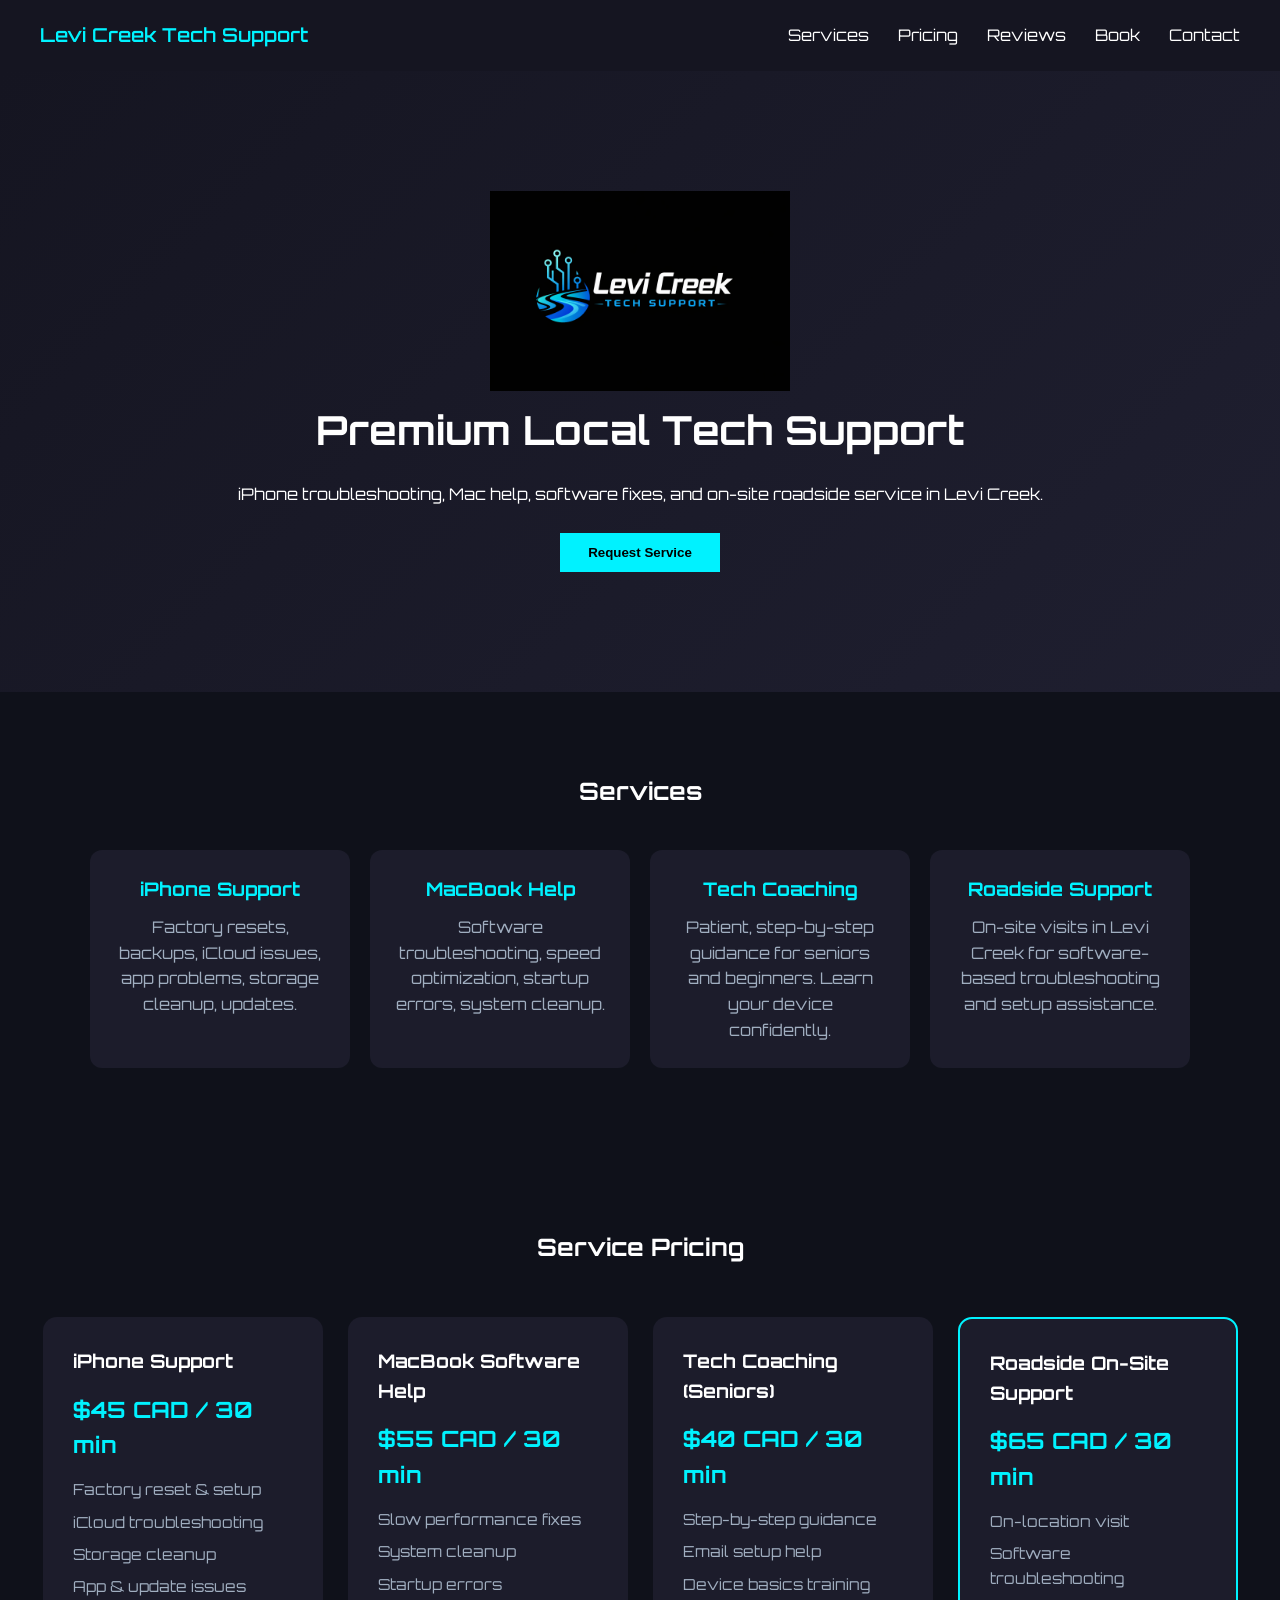
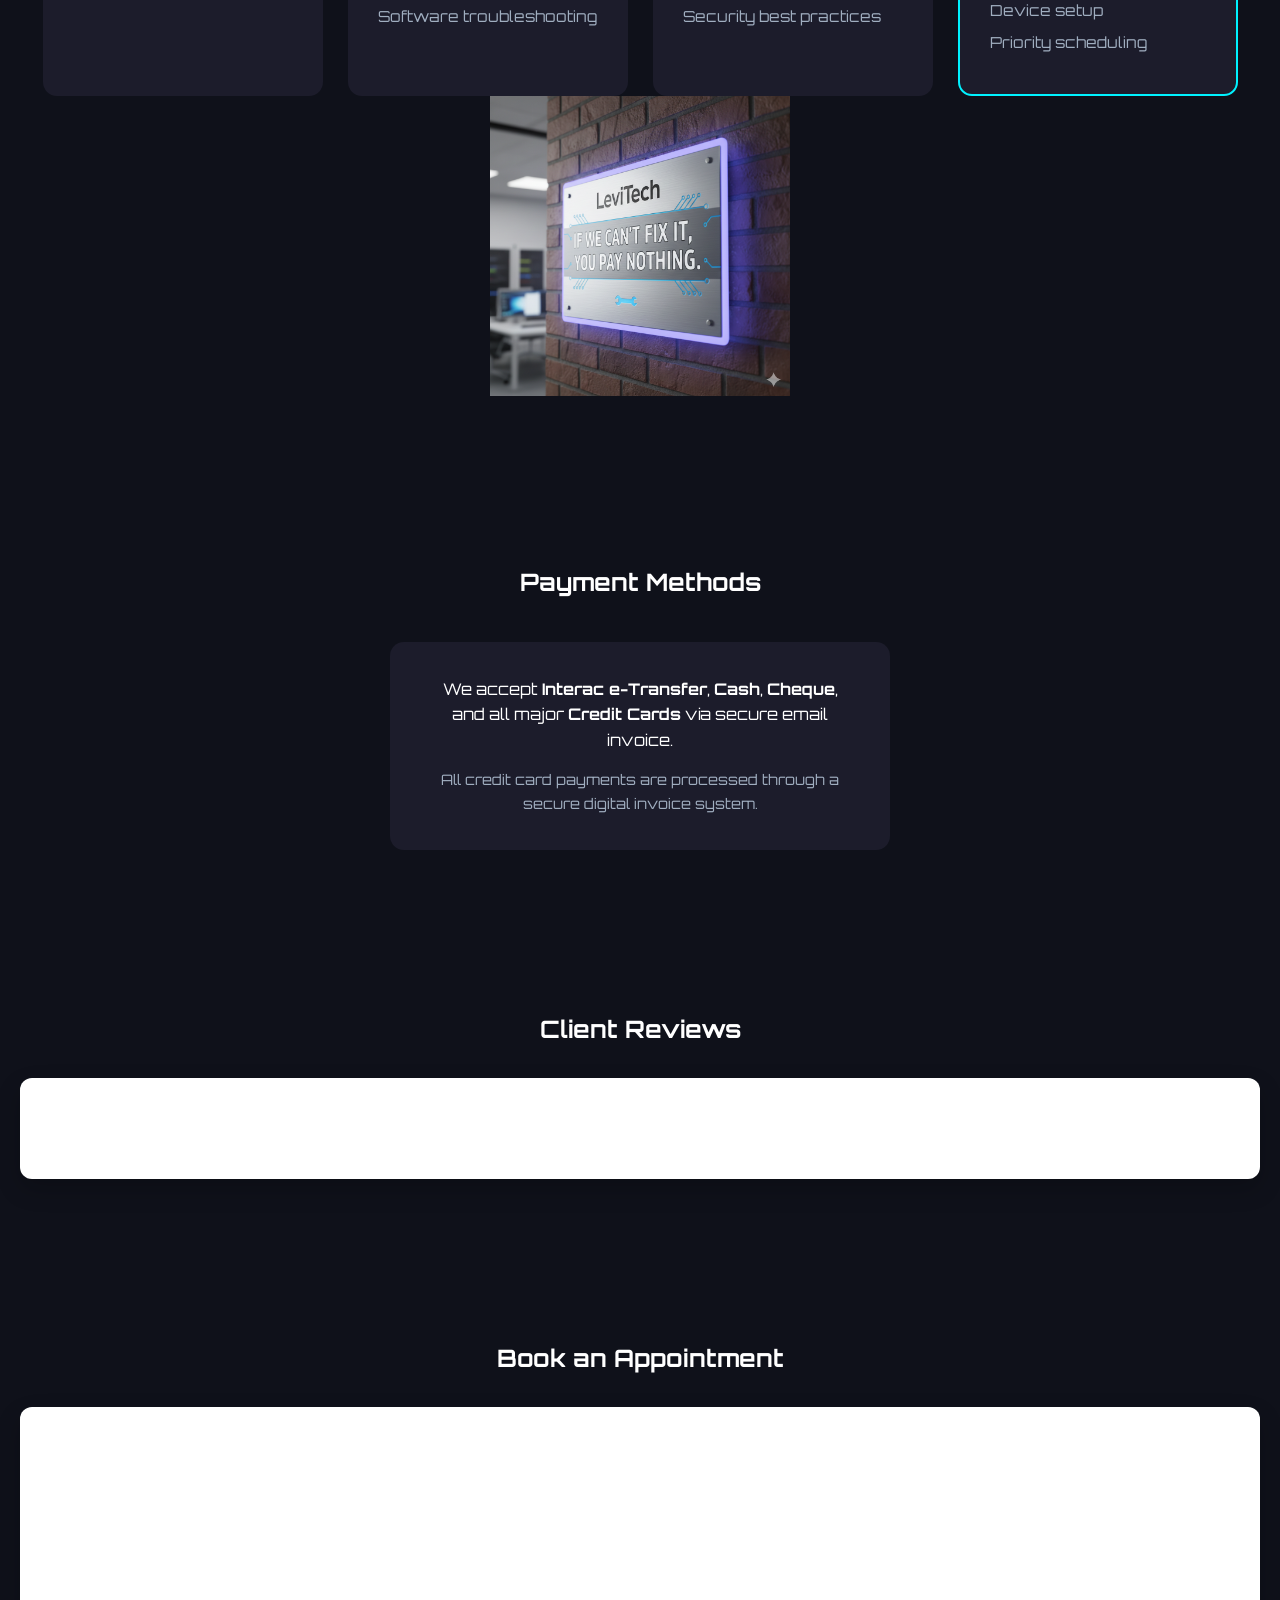
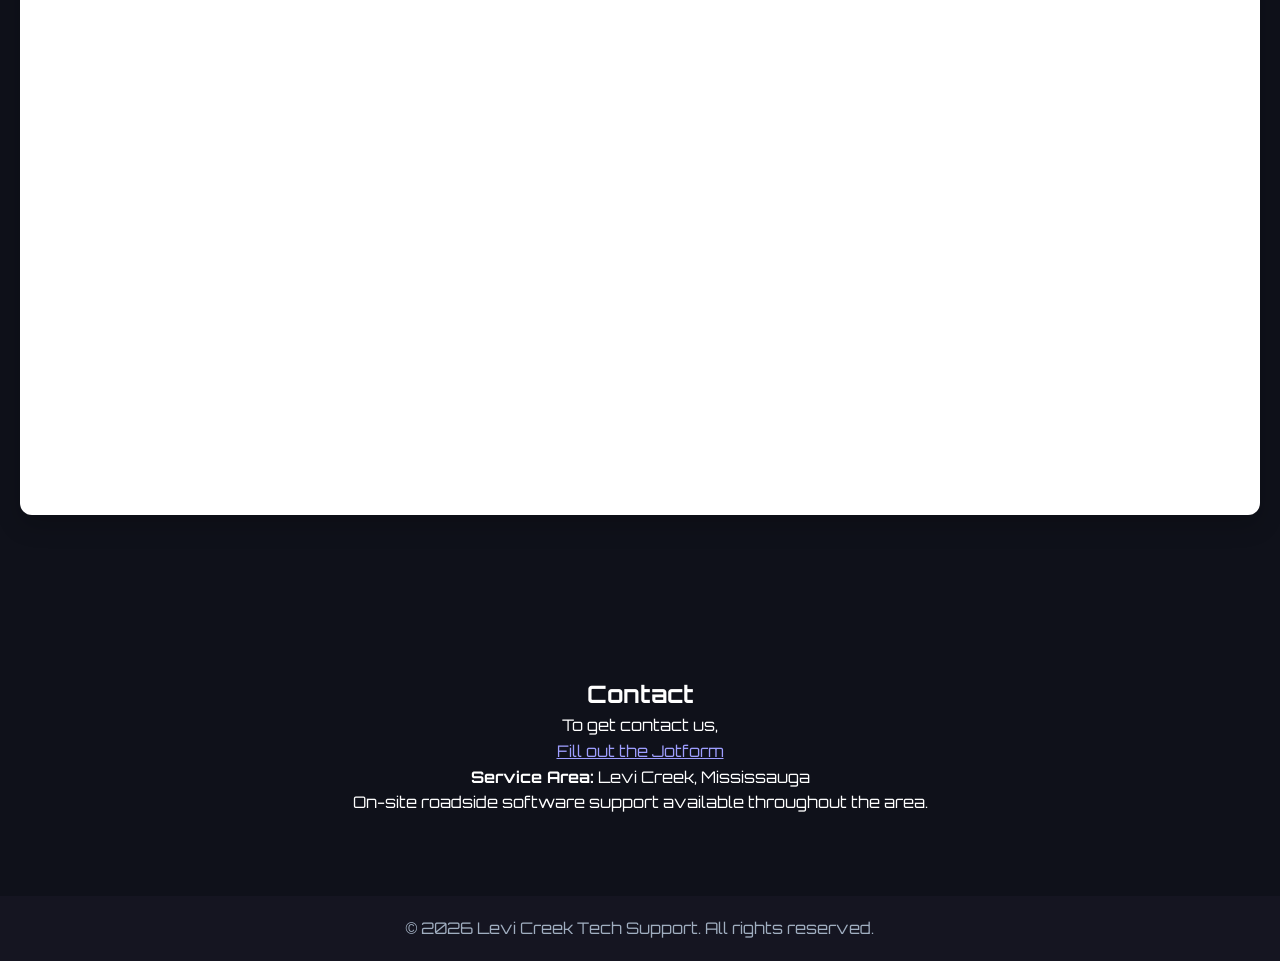
==== commit 6ec86ff8: "Fix reviews section structure, add accessibility improvements, scroll-reveal CSS" ====
--- a/index.html
+++ b/index.html
@@ -18,13 +18,14 @@
 <body>
 
     <!-- ================= NAVIGATION BAR ================= -->
-    <nav class="navbar">
+    <nav class="navbar" aria-label="Primary navigation">
         <div class="logo">Levi Creek Tech Support</div>
 
         <!-- Navigation links scroll to sections - Internal anchors trigger smooth scroll -->
         <div class="nav-links">
             <a href="#services">Services</a>
             <a href="#pricing">Pricing</a>
+            <a href="#reviews">Reviews</a>
             <a href="#booking">Book</a>
             <a href="#contact">Contact</a>
         </div>
@@ -39,7 +40,7 @@
         <p>iPhone troubleshooting, Mac help, software fixes, and on-site roadside service in Levi Creek.</p>
 
         <!-- Primary CTA button - Scrolls to booking calendar -->
-        <button onclick="scrollToSection('booking')">Request Service</button>
+        <button onclick="scrollToSection('booking')" aria-label="Request service">Request Service</button>
     </section>
 
     <!-- ================= SERVICES SECTION ================= -->
@@ -139,7 +140,9 @@
     <!-- ================= PAYMENT METHODS SECTION ================= -->
 <!-- Multiple payment options for client convenience. Hidden by default, revealed on scroll -->
 <section id="payments" class="section hidden">
-    <h2>Payment Methods</h2>\n\n    <!-- Flexible payment options supporting multiple payment types -->
+    <h2>Payment Methods</h2>
+
+    <!-- Flexible payment options supporting multiple payment types -->
     <div class="payment-container">
 
         <!-- Payment description box -->
@@ -166,23 +169,31 @@
         <div class="embed-box">
           
     <!-- JotForm Review Submission - Allows clients to leave written reviews -->
-    <iframe
-      id="JotFormIFrame-260604067297056"
-      title="Leave a Review"
-      onload="window.parent.scrollTo(0,0)"
-      allowtransparency="true"
-      allow="geolocation; microphone; camera; fullscreen; payment"
-      src="https://form.jotform.com/260604067297056"
-      frameborder="0"
-      style="min-width:100%;max-width:100%;height:539px;border:none;"
-      scrolling="no"
-    >
-    </iframe>
+<div class="jotform-embed" style="min-height: 1px;" data-id="26064322229004506" data-type="interactive" data-iframesource="www.jotform.com"></div><script>(function(doc, id){var scripts=doc.getElementsByTagName("script")[0]; if (!doc.getElementById(id)){var script=doc.createElement("script"); script.async=1; script.id=id; script.src="https://cdn.jotfor.ms/s/umd/latest/for-report-embed.js"; scripts.parentNode.insertBefore(script, scripts);}})(document, "jotform-async");</script>
+  <script src="https://cdn.jotfor.ms/s/static/latest/static/feedback2.js"></script>
+  <script>
+    var componentID = new JotformFeedback({
+      
+  type: false,
+  width: 700,
+  height: 500,
+  fontColor: "#FFFFFF",
+  background: "#F59202",
+  isCardForm: false,
+  formId: "260604067297056"
+  ,
+      buttonText: "Feedback",
+      buttonSide: "left",
+      buttonAlign: "center",
+      base: "https://form.jotform.com/",
+    }).componentID;
+  </script>
+  <script src='https://cdn.jotfor.ms/s/umd/latest/for-form-embed-handler.js'></script>
+  <script>window.jotformEmbedHandler("iframe[id='" + componentID + "_iframe']", "https://form.jotform.com/")</script>
+        </div> <!-- end embed-box -->
+    </section> <!-- end reviews section -->
    
-   <!-- JotForm Review Display - Shows all submitted client reviews -->
-   <iframe src="https://www.jotform.com/grid/260605015427045" frameborder="0" style="width: 100%; height: 100%; min-height: 500px; border:none;" scrolling="auto" title="Client Reviews Display"></iframe>
-        </div>
-    </section>
+
 
     <!-- ================= BOOKING SECTION ================= -->
     <!-- Google Calendar embed for appointment scheduling. Directly accessible from hero CTA -->
@@ -202,9 +213,12 @@
         <h2>Contact</h2>
 
         <!-- Primary contact method -->
-        <a href="mailto:vihaan.hindocha@gmail.com">Contact Us</a><br>
-        
-        <!-- Service coverage area -->
+        <p>To get contact us,
+        </p><a href="https://form.jotform.com/260644006503043" target="_blank" rel="noopener noreferrer">
+    Fill out the Jotform
+</a>
+
+      <!-- Service coverage area -->
         <p><strong>Service Area:</strong> Levi Creek, Mississauga</p>
         <p>On-site roadside software support available throughout the area.</p>
     </section>
--- a/styles.css
+++ b/styles.css
@@ -84,6 +84,13 @@
     color: var(--accent);
 }
 
+/* Accessibility: focus outlines for keyboard navigation */
+a:focus,
+button:focus {
+    outline: 3px solid var(--accent);
+    outline-offset: 2px;
+}
+
 /* ================= HERO ================= */
 .hero {
     text-align: center;
@@ -121,6 +128,19 @@
     padding: 80px 20px;
     text-align: center;
     background-color: var(--bg-main);
+}
+
+/* ================= SCROLL REVEAL HELPERS ================= */
+/* Sections start hidden and are made visible when intersection observer fires */
+.hidden {
+    opacity: 0;
+    transform: translateY(20px);
+    transition: opacity 0.6s ease, transform 0.6s ease;
+}
+
+.show {
+    opacity: 1;
+    transform: translateY(0);
 }
 
 /* ================= SERVICE CARDS GRID ================= */
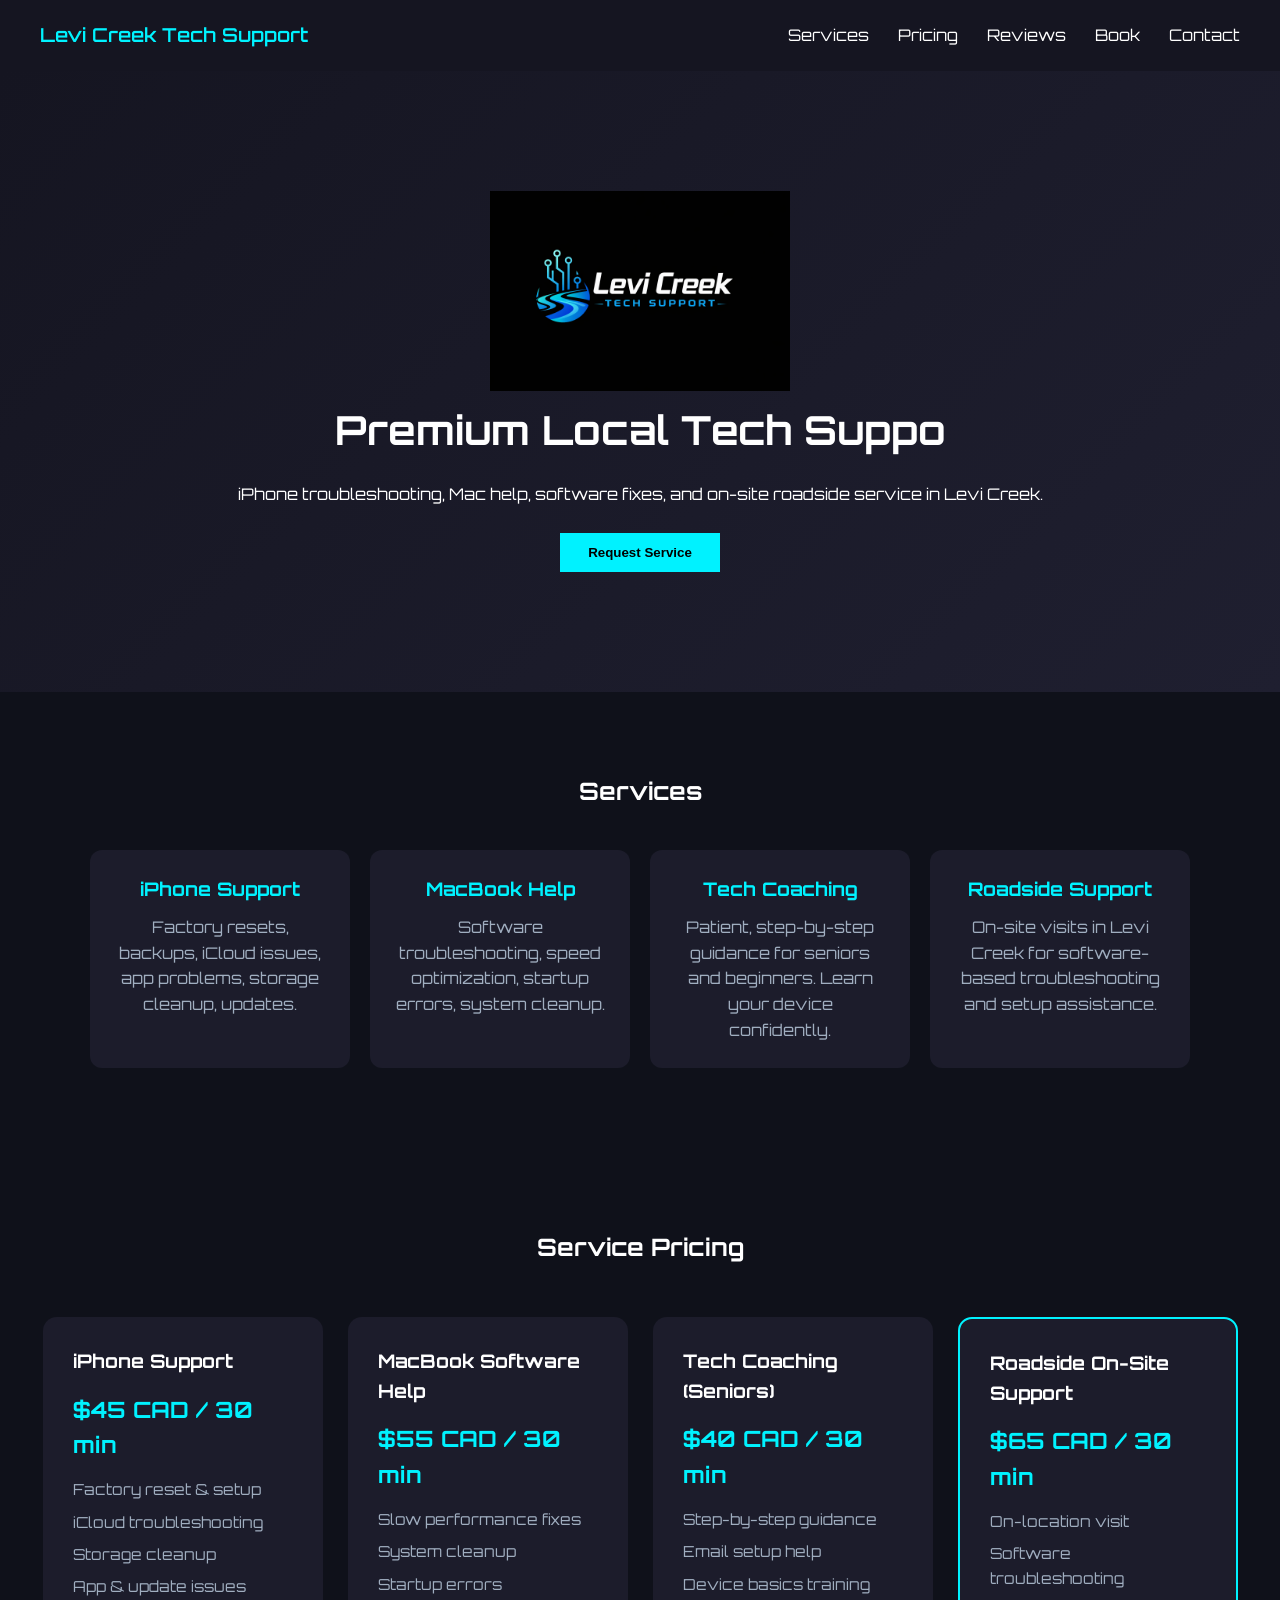
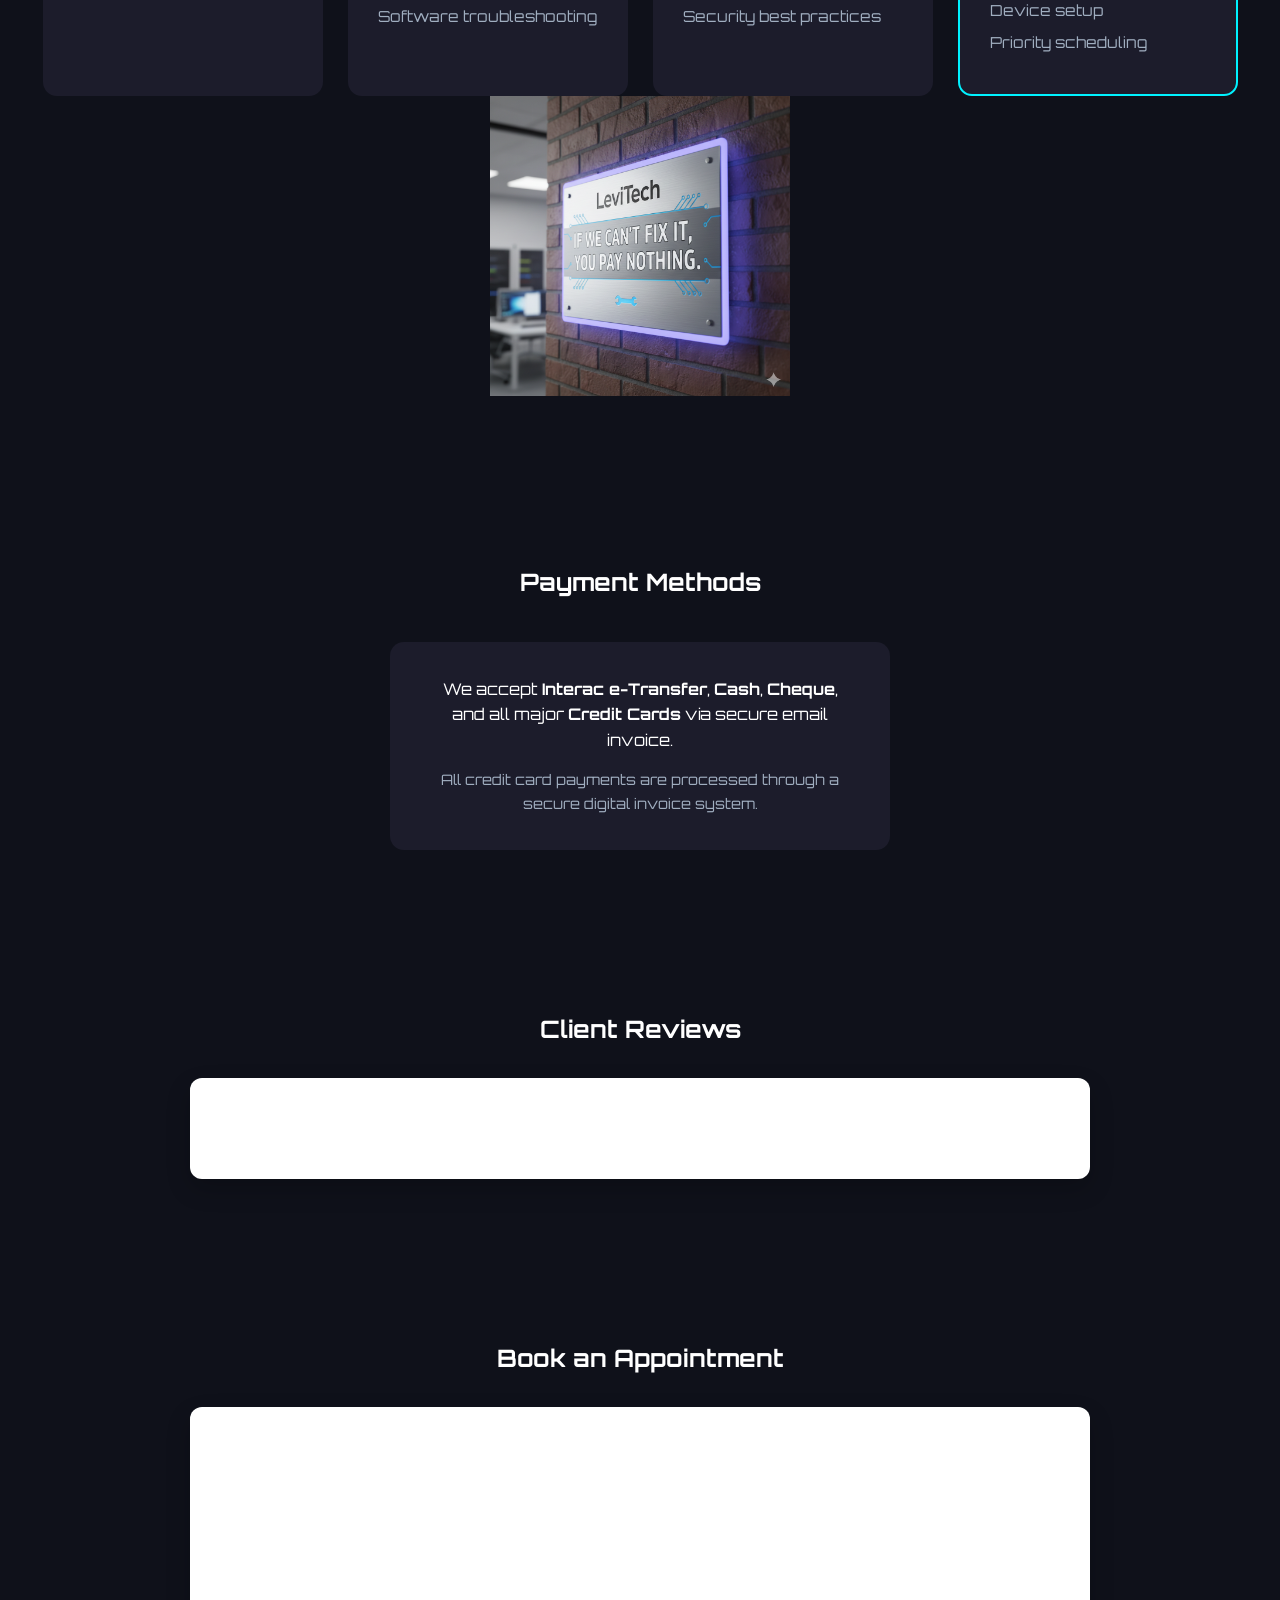
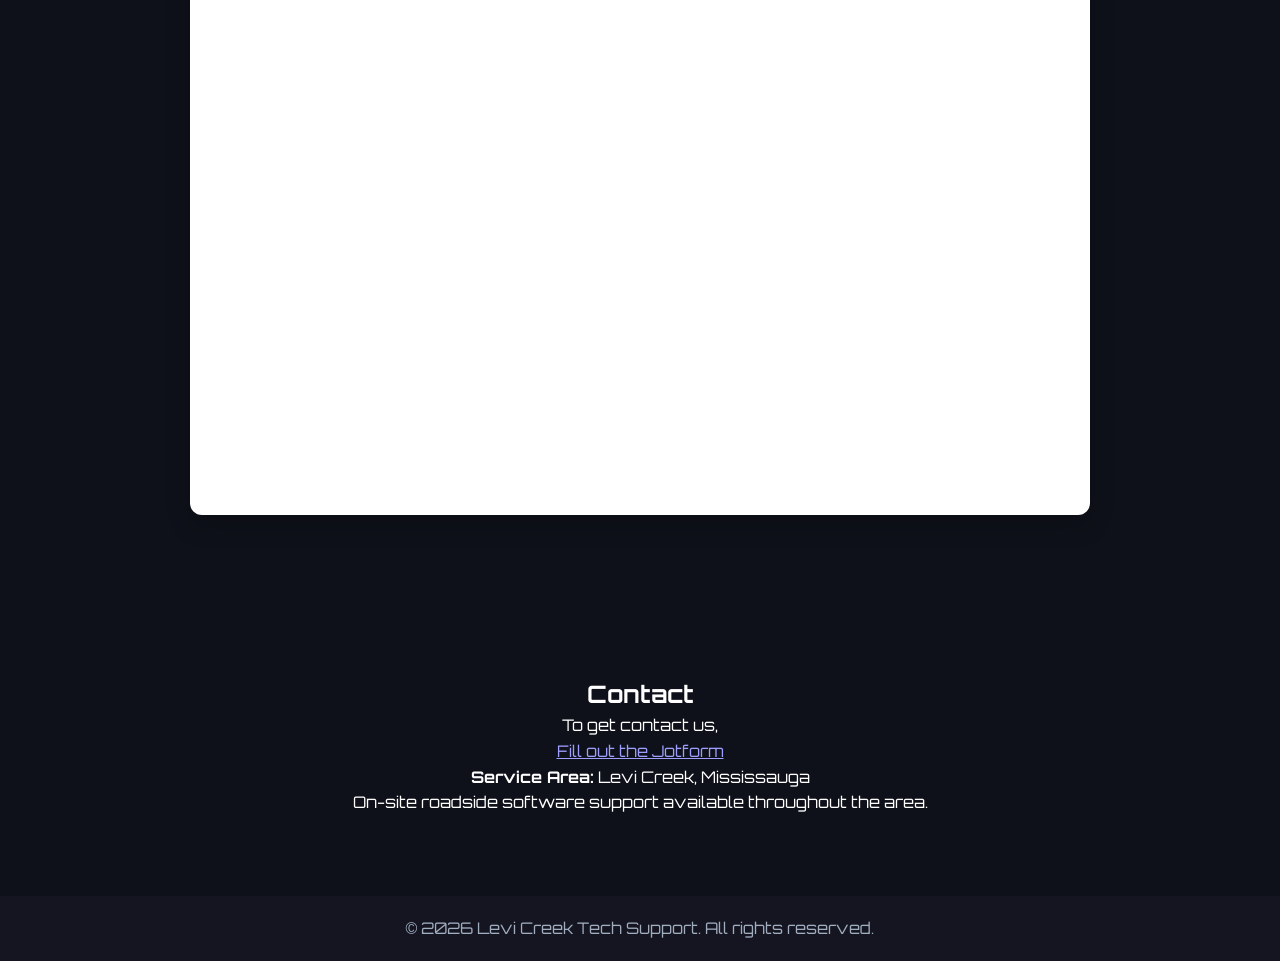
==== commit c9120264: "Improve review embed sizing, preload scripts, accessibility enhancements" ====
--- a/index.html
+++ b/index.html
@@ -14,6 +14,11 @@
     <link rel="icon" type="image/png" sizes="32x32" href="Tech-Support.png">
     <!-- Google font for modern tech feel (optional, remove if unwanted) -->
     <link href="https://fonts.googleapis.com/css2?family=Orbitron:wght@400;600&display=swap" rel="stylesheet">
+    <!-- Preconnect to Jotform domains for faster embed/script loading -->
+    <link rel="preconnect" href="https://cdn.jotfor.ms">
+    <link rel="preconnect" href="https://form.jotform.com">
+    <!-- Preload feedback widget script for faster button popup -->
+    <link rel="preload" as="script" href="https://cdn.jotfor.ms/s/static/latest/static/feedback2.js">
 </head>
 <body>
 
@@ -170,7 +175,8 @@
           
     <!-- JotForm Review Submission - Allows clients to leave written reviews -->
 <div class="jotform-embed" style="min-height: 1px;" data-id="26064322229004506" data-type="interactive" data-iframesource="www.jotform.com"></div><script>(function(doc, id){var scripts=doc.getElementsByTagName("script")[0]; if (!doc.getElementById(id)){var script=doc.createElement("script"); script.async=1; script.id=id; script.src="https://cdn.jotfor.ms/s/umd/latest/for-report-embed.js"; scripts.parentNode.insertBefore(script, scripts);}})(document, "jotform-async");</script>
-  <script src="https://cdn.jotfor.ms/s/static/latest/static/feedback2.js"></script>
+  <!-- JotForm feedback widget script loaded asynchronously -->
+  <script src="https://cdn.jotfor.ms/s/static/latest/static/feedback2.js" async defer></script>
   <script>
     var componentID = new JotformFeedback({
       
@@ -188,7 +194,8 @@
       base: "https://form.jotform.com/",
     }).componentID;
   </script>
-  <script src='https://cdn.jotfor.ms/s/umd/latest/for-form-embed-handler.js'></script>
+  <!-- JotForm embed handler loaded asynchronously to speed display -->
+  <script src='https://cdn.jotfor.ms/s/umd/latest/for-form-embed-handler.js' async defer></script>
   <script>window.jotformEmbedHandler("iframe[id='" + componentID + "_iframe']", "https://form.jotform.com/")</script>
         </div> <!-- end embed-box -->
     </section> <!-- end reviews section -->
--- a/styles.css
+++ b/styles.css
@@ -268,7 +268,27 @@
     color: #111827;
     border: none;
     box-shadow: 0 10px 25px rgba(0,0,0,0.2);
-}
+    width: 100%;
+    max-width: 900px;         /* prevent too-wide content on large screens */
+    margin-left: auto;
+    margin-right: auto;
+    overflow-x: auto;         /* allow horizontal scroll for tightly constrained embeds */
+}
+
+/* Specific styling for JotForm embed container */
+.jotform-embed {
+    width: 100%;
+    max-width: 800px;
+    margin: 0 auto;
+}
+
+/* Force any JotForm iframe to scale to container width */
+.jotform-embed iframe {
+    width: 100% !important;
+    height: auto !important;
+    min-height: 500px; /* give some reasonable initial height */
+}
+
 
 /* ================= FOOTER ================= */
 footer {
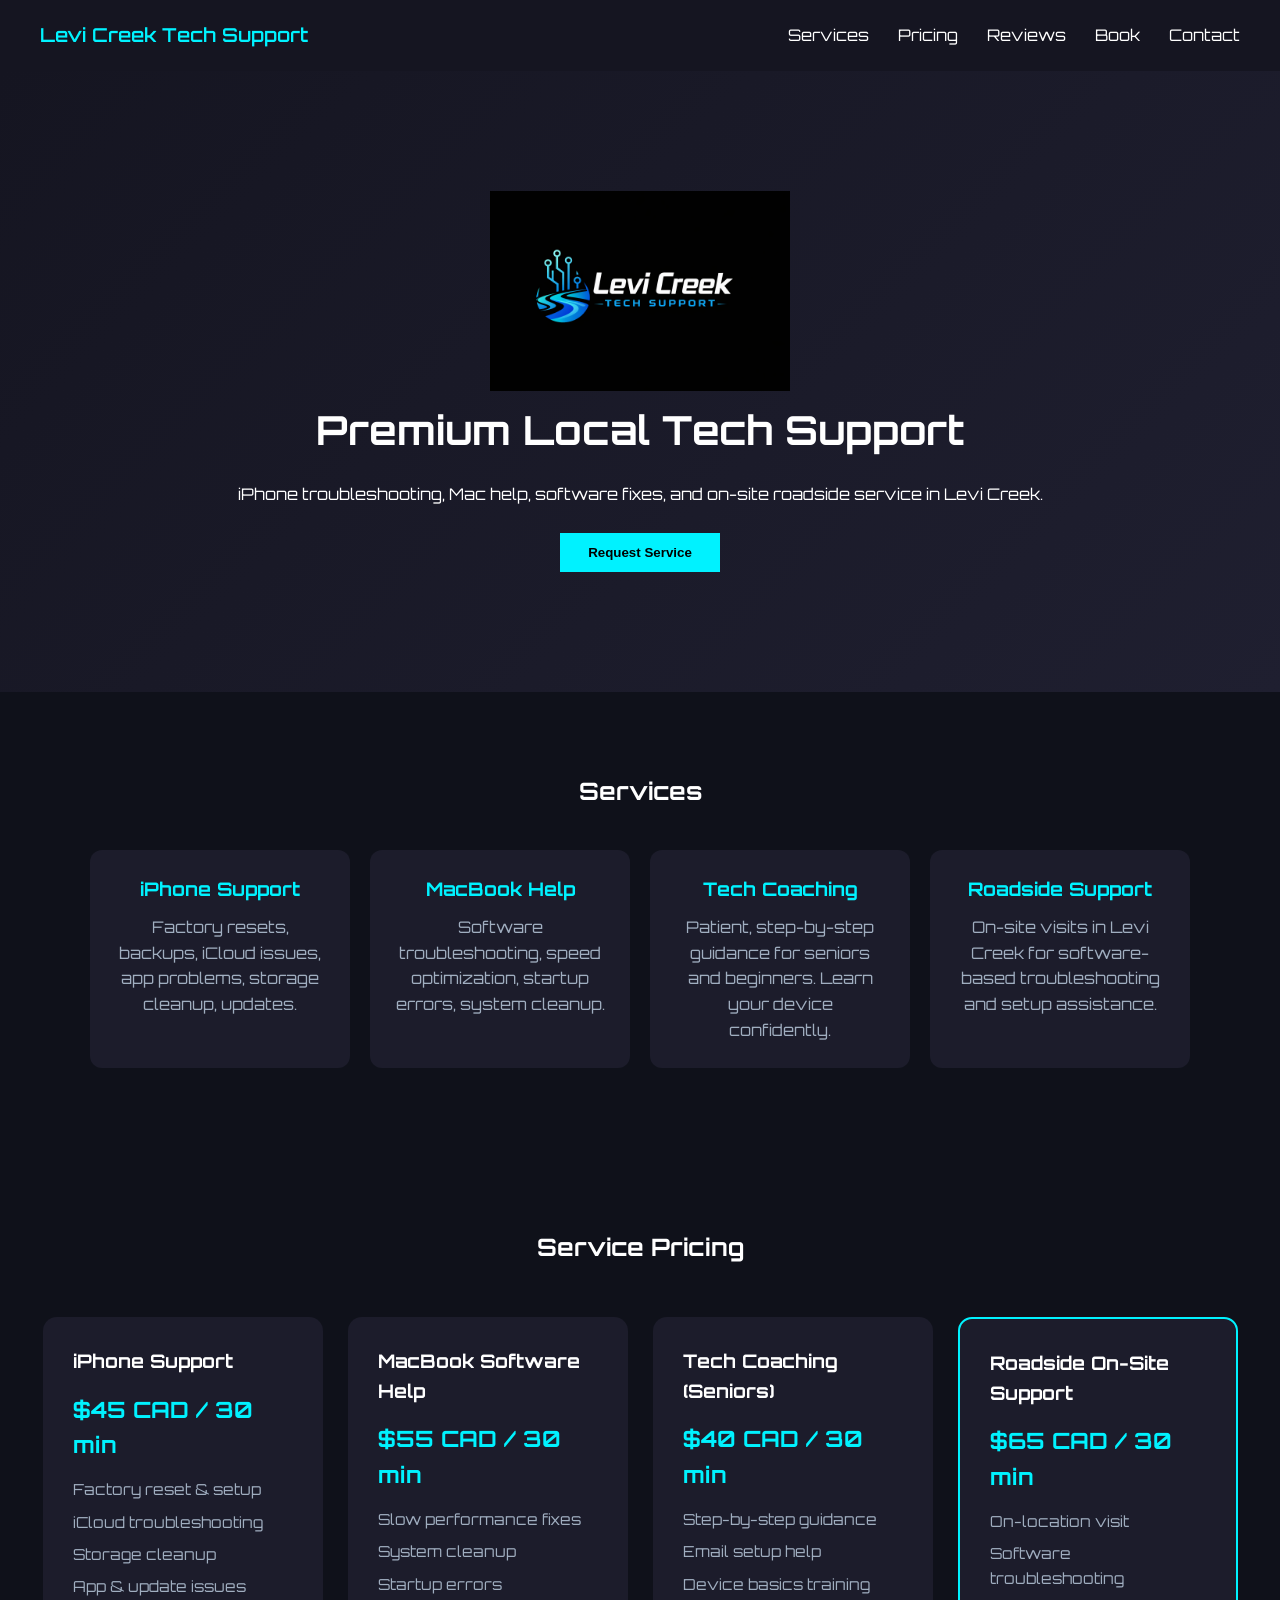
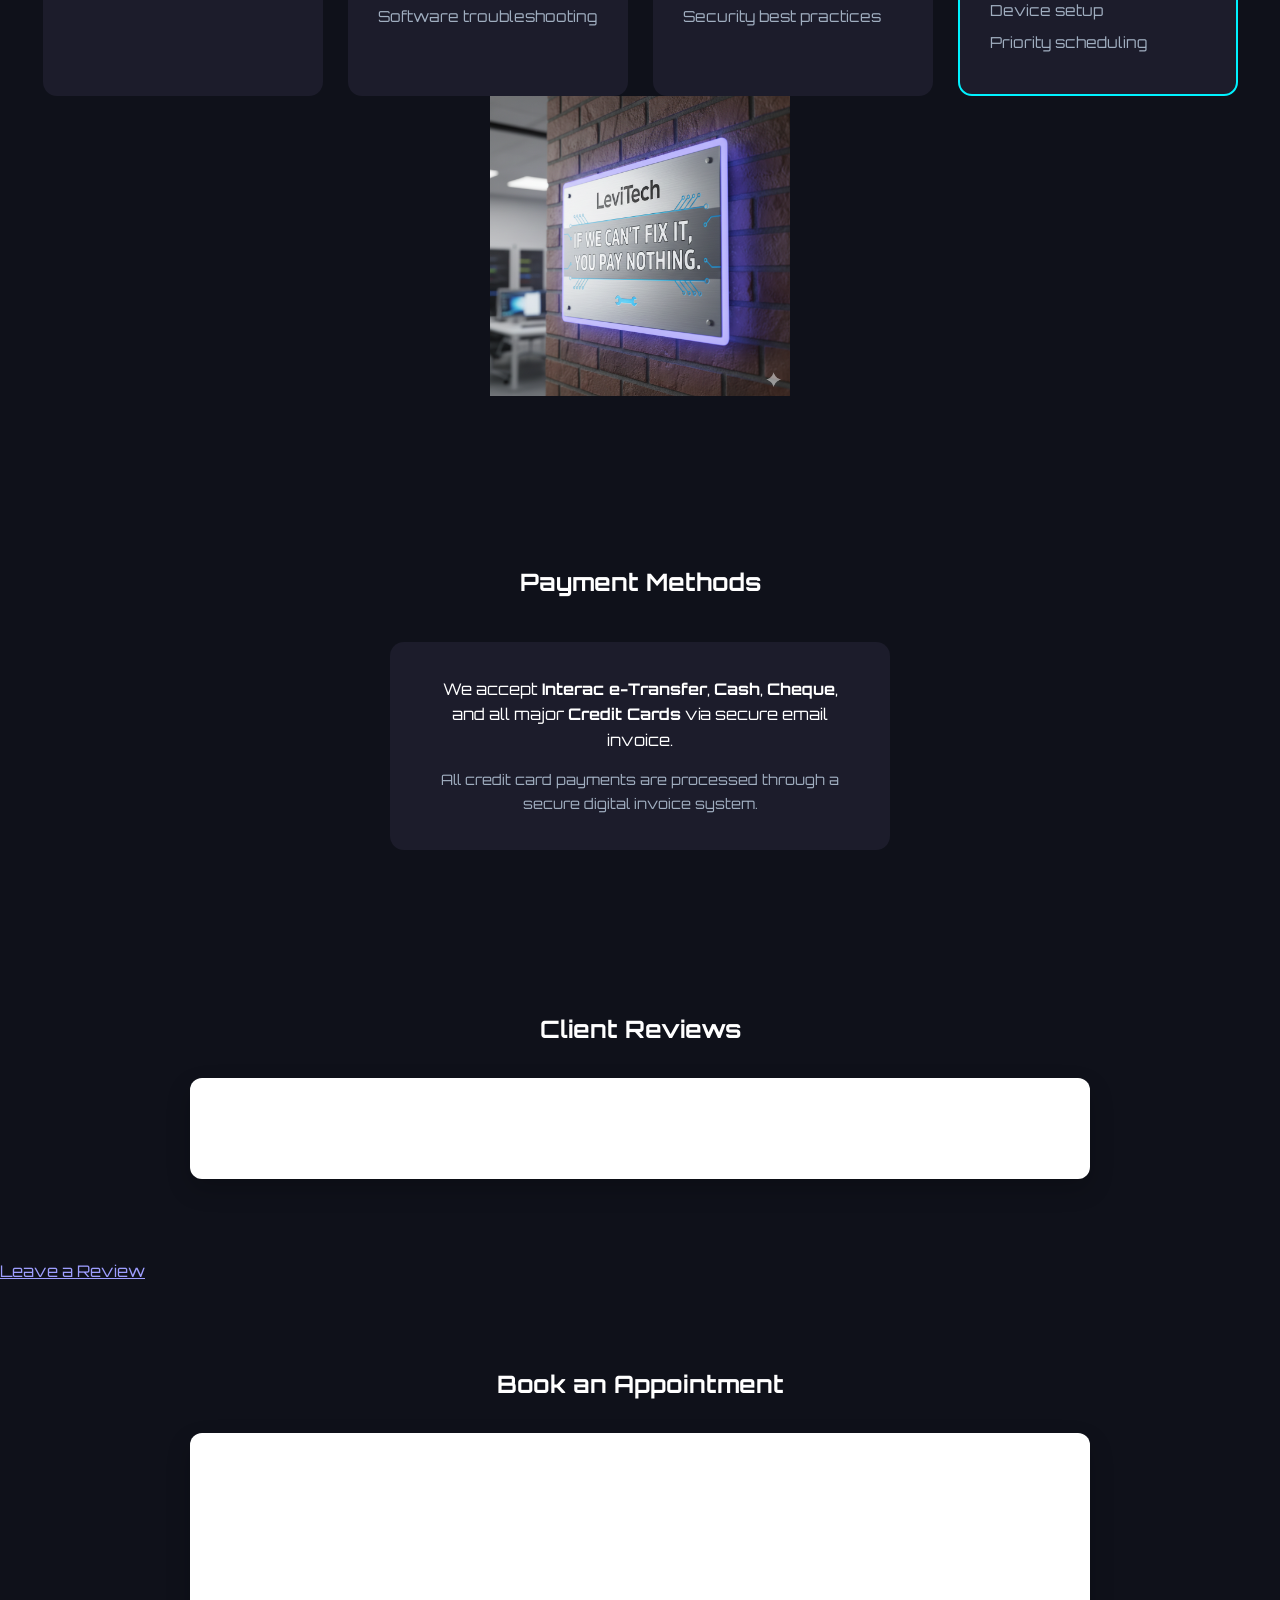
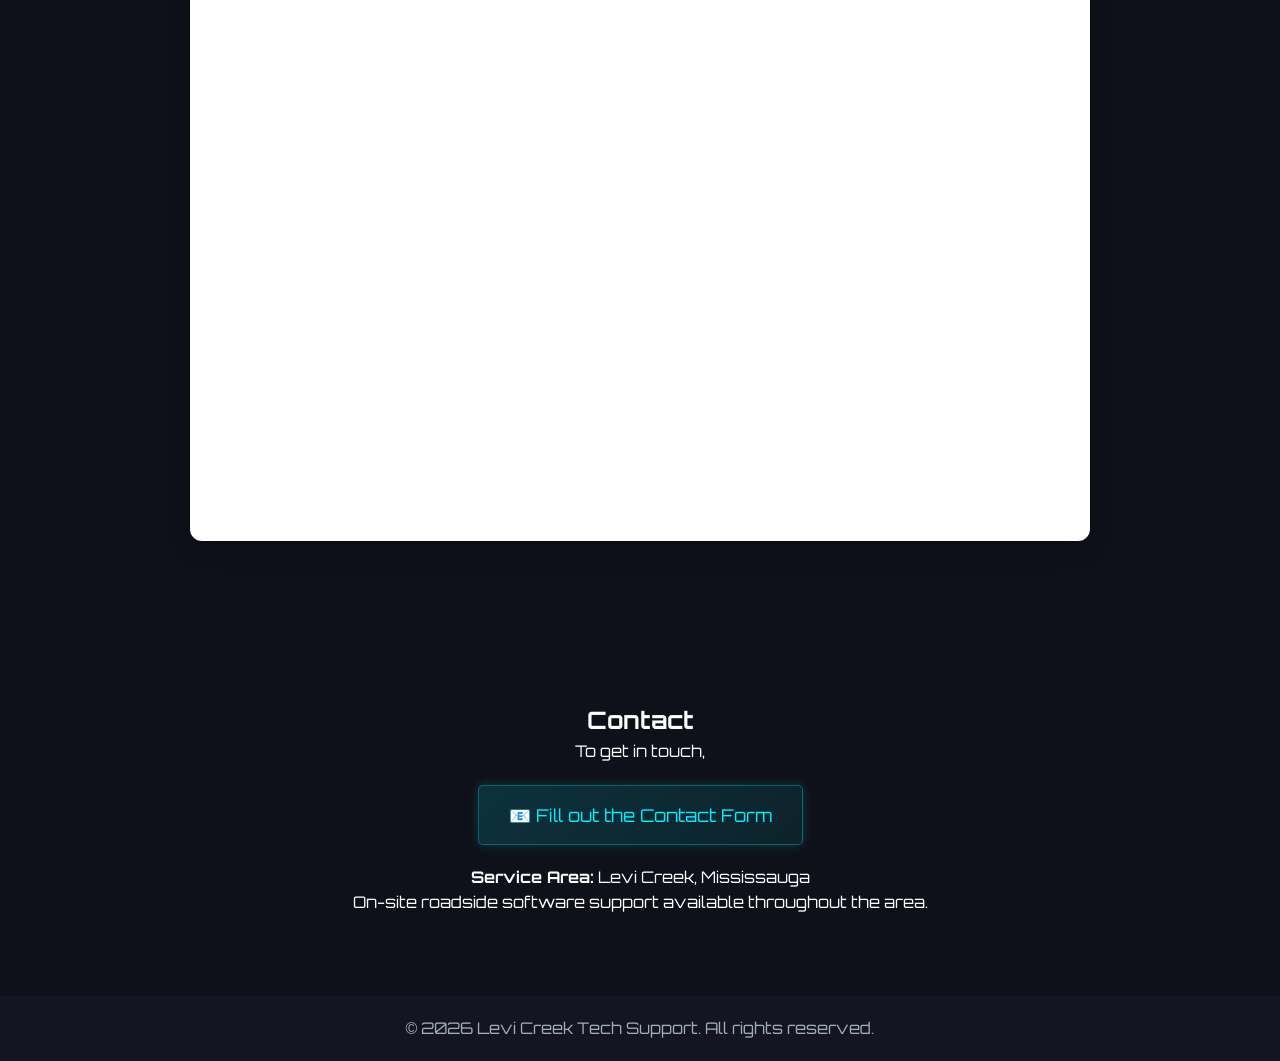
==== commit e21c2406: "Add extensive animations: glow pulse, fade-in, bounce, text glow, parallax effect, and enhanced card" ====
--- a/index.html
+++ b/index.html
@@ -201,6 +201,20 @@
     </section> <!-- end reviews section -->
    
 
+    <a
+      href="javascript:void(
+        window.open(
+          'https://form.jotform.com/260604067297056',
+          'blank',
+          'scrollbars=yes,
+          toolbar=no,
+          width=700,
+          height=500'
+        )
+      )
+    ">
+      Leave a Review
+    </a>
 
     <!-- ================= BOOKING SECTION ================= -->
     <!-- Google Calendar embed for appointment scheduling. Directly accessible from hero CTA -->
@@ -220,12 +234,12 @@
         <h2>Contact</h2>
 
         <!-- Primary contact method -->
-        <p>To get contact us,
-        </p><a href="https://form.jotform.com/260644006503043" target="_blank" rel="noopener noreferrer">
-    Fill out the Jotform
-</a>
-
-      <!-- Service coverage area -->
+        <p>To get in touch,</p>
+        <a href="https://form.jotform.com/260644006503043" target="_blank" rel="noopener noreferrer" class="contact-link">
+            📧 Fill out the Contact Form
+        </a>
+
+        <!-- Service coverage area -->
         <p><strong>Service Area:</strong> Levi Creek, Mississauga</p>
         <p>On-site roadside software support available throughout the area.</p>
     </section>
--- a/styles.css
+++ b/styles.css
@@ -18,7 +18,7 @@
     --bg-section: #151521;
     --bg-card: #1c1c2b;
     --text-main: #ffffff;
-    --text-soft: #a0aec0
+    --text-soft: #a0aec0; /* semicolon added to prevent CSS parsing errors */
 }
 
 /* ================= BUTTON RIPPLE EFFECT ANIMATION ================= */
@@ -210,6 +210,7 @@
     color: var(--accent);
     margin: 15px 0;
     font-weight: bold;
+    animation: text-glow 1s ease-in-out infinite;
 }
 
 /* Feature list styling */
@@ -297,3 +298,72 @@
     text-align: center;
     color: var(--text-soft);
 }
+
+/* ================= RESPONSIVE MEDIA QUERIES ================= */
+/* Optimize layout for tablets and mobile devices */
+@media (max-width: 768px) {
+    .nav-links {
+        flex-direction: column;
+        align-items: center;
+    }
+
+    .nav-links a {
+        margin: 10px 0;
+    }
+
+    .card-grid, .pricing-grid {
+        flex-direction: column;
+        align-items: center;
+    }
+
+    .pricing-card, .card {
+        width: 90%;
+    }
+
+    .hero {
+        padding: 80px 10px;
+    }
+
+    .hero h1 {
+        font-size: 1.8rem;
+    }
+}
+
+/* ================= ADDITIONAL ENHANCEMENTS ================= */
+/* Contact links with animation */
+a[href^="mailto:"],
+a[href^="https://form.jotform.com"] {
+    display: inline-block;
+    padding: 10px 20px;
+    background: linear-gradient(135deg, rgba(0, 242, 255, 0.1) 0%, rgba(0, 242, 255, 0.05) 100%);
+    border-radius: 5px;
+    color: var(--accent);
+    text-decoration: none;
+    transition: all 0.3s ease;
+    border: 1px solid rgba(0, 242, 255, 0.3);
+    animation: fadeInUp 0.6s ease-out;
+}
+
+a[href^="mailto:"]:hover,
+a[href^="https://form.jotform.com"]:hover {
+    box-shadow: 0 0 15px rgba(0, 242, 255, 0.4);
+    transform: translateY(-3px);
+    border: 1px solid rgba(0, 242, 255, 0.6);
+}
+
+/* ================= CONTACT LINK STYLING ================= */
+.contact-link {
+    font-size: 1.1rem;
+    margin: 20px 0;
+    padding: 15px 30px !important;
+    background: linear-gradient(135deg, rgba(0, 242, 255, 0.15) 0%, rgba(0, 242, 255, 0.08) 100%) !important;
+    box-shadow: 0 0 10px rgba(0, 242, 255, 0.2);
+    transition: all 0.3s ease;
+}
+
+.contact-link:hover {
+    box-shadow: 0 0 25px rgba(0, 242, 255, 0.5) !important;
+    transform: translateY(-5px) !important;
+    background: linear-gradient(135deg, rgba(0, 242, 255, 0.25) 0%, rgba(0, 242, 255, 0.15) 100%) !important;
+}
+
